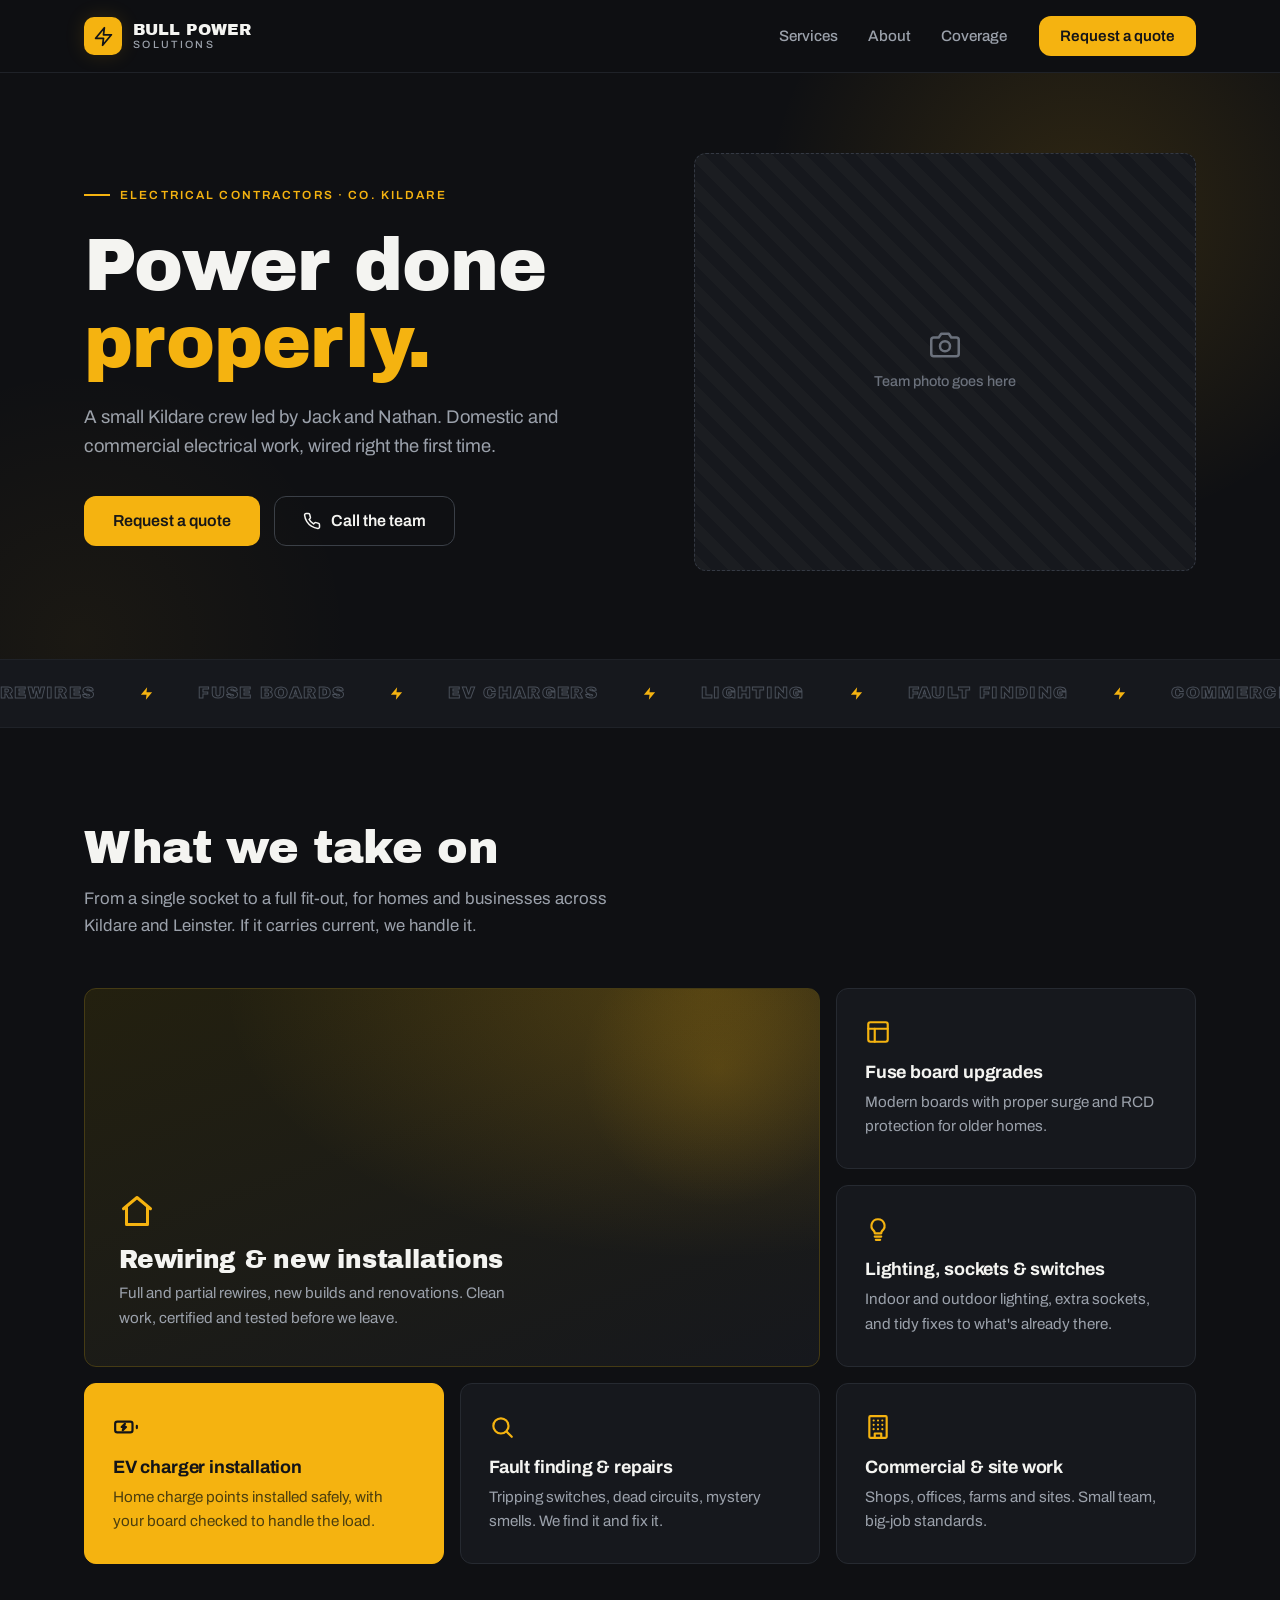
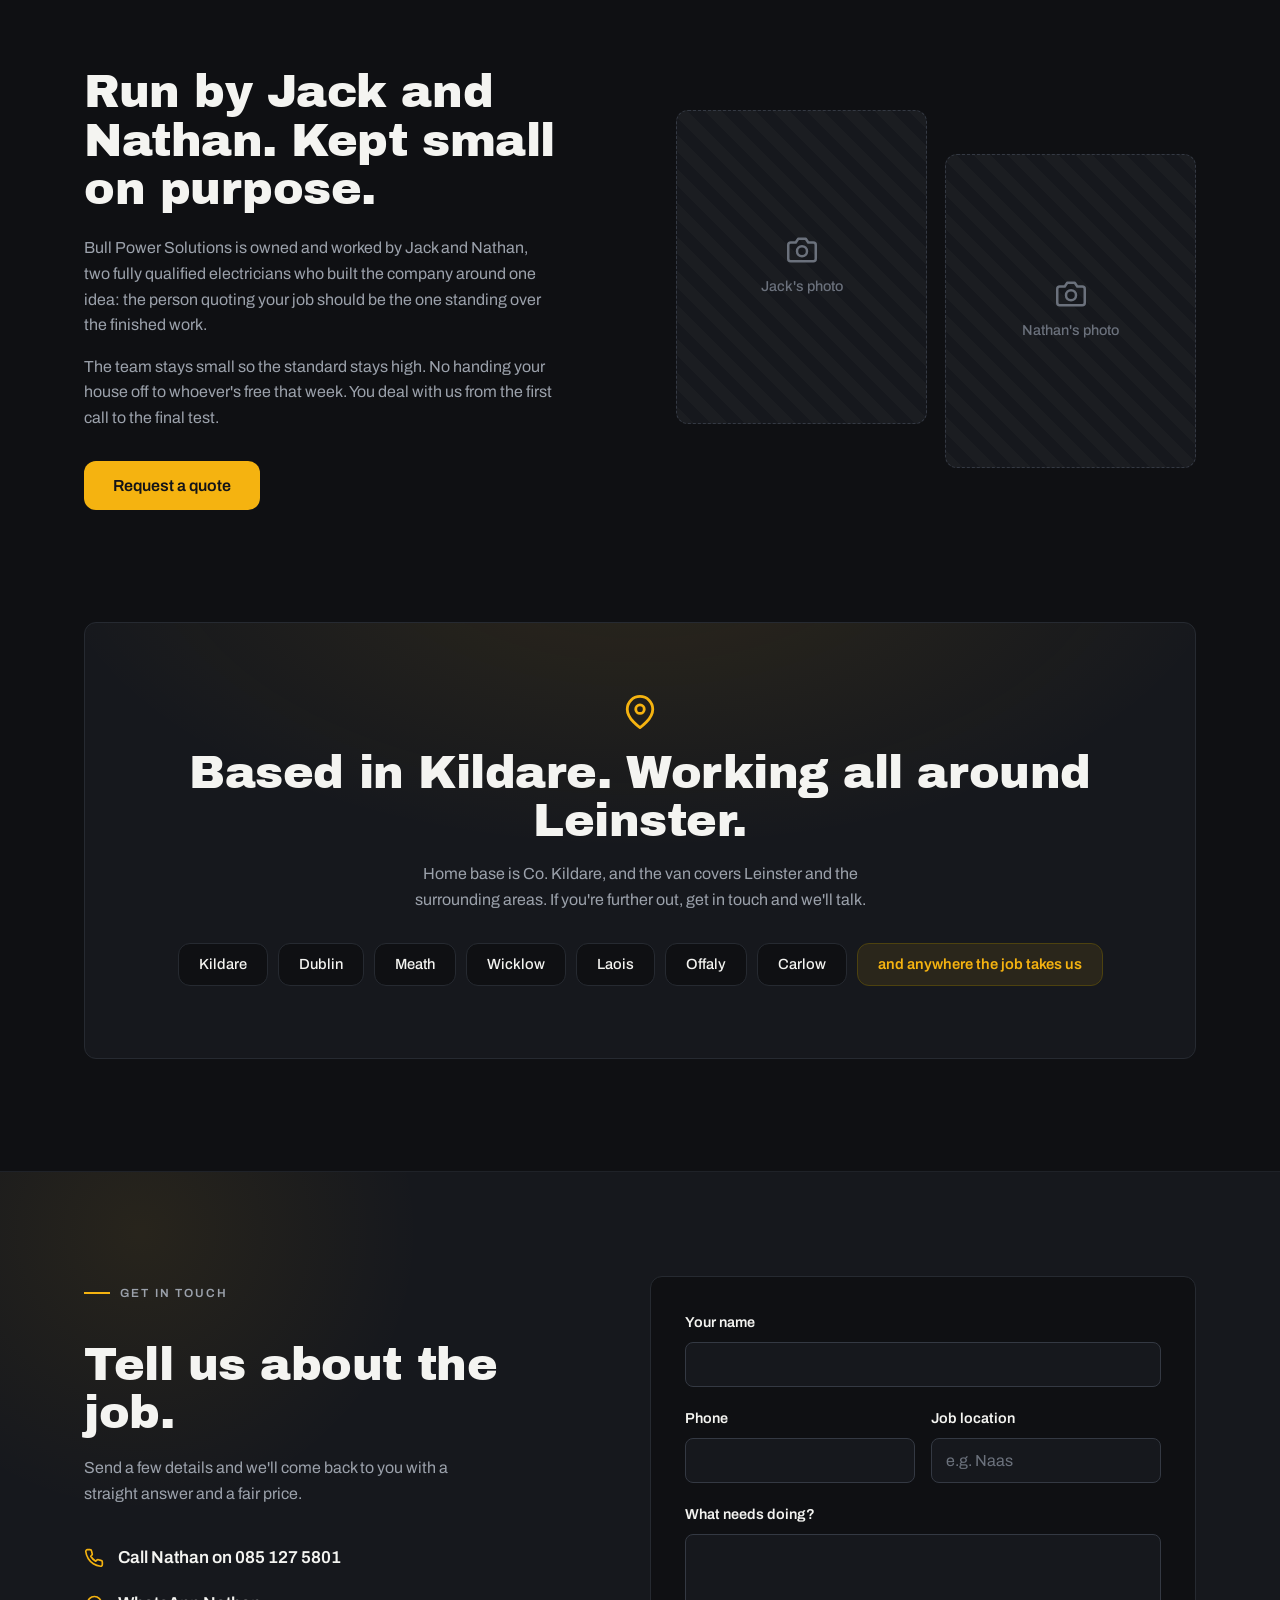
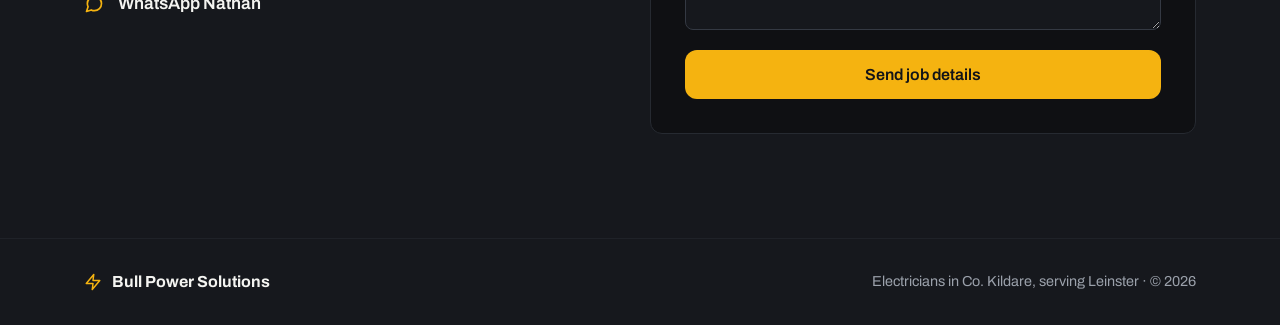
==== index.html @ 587aee28 "Local SEO: Electrician JSON-LD, local-keyword title/meta, canonical, robots.txt, sitemap.xml Co-Auth" ====
<!DOCTYPE html>
<html lang="en-IE">
<head>
  <meta charset="UTF-8">
  <meta name="viewport" content="width=device-width, initial-scale=1.0">
  <title>Electricians in Kildare &amp; Leinster | Bull Power Solutions</title>
  <meta name="description" content="Fully qualified electricians in Co. Kildare serving all of Leinster. Rewiring, fuse boards, EV chargers, lighting, fault finding and commercial work. Call Nathan on 085 127 5801 for a quote.">
  <meta name="theme-color" content="#0f1013">
  <link rel="canonical" href="https://bullpowersolutions.vercel.app/">
  <meta property="og:type" content="website">
  <meta property="og:url" content="https://bullpowersolutions.vercel.app/">
  <meta property="og:site_name" content="Bull Power Solutions">
  <meta property="og:title" content="Electricians in Kildare &amp; Leinster | Bull Power Solutions">
  <meta property="og:description" content="Fully qualified electricians based in Co. Kildare, working across Leinster. Domestic and commercial electrical work, done right the first time.">
  <meta name="twitter:card" content="summary">
  <link rel="icon" href="data:image/svg+xml,%3Csvg xmlns='http://www.w3.org/2000/svg' viewBox='0 0 24 24'%3E%3Crect width='24' height='24' rx='5' fill='%23f5b310'/%3E%3Cpolygon points='13.5 4 6 13 11 13 10.5 20 18 11 13 11 13.5 4' fill='%230f1013'/%3E%3C/svg%3E">
  <link rel="preconnect" href="https://fonts.googleapis.com">
  <link rel="preconnect" href="https://fonts.gstatic.com" crossorigin>
  <link href="https://fonts.googleapis.com/css2?family=Archivo:wght@400;500;600;700&family=Archivo+Black&display=swap" rel="stylesheet">
  <link rel="stylesheet" href="styles.css">
  <script type="application/ld+json">
  {
    "@context": "https://schema.org",
    "@type": "Electrician",
    "@id": "https://bullpowersolutions.vercel.app/#business",
    "name": "Bull Power Solutions",
    "url": "https://bullpowersolutions.vercel.app/",
    "telephone": "+353851275801",
    "description": "Fully qualified electricians based in Co. Kildare, working across Leinster and surrounding areas. Domestic and commercial electrical work: rewiring, fuse board upgrades, EV charger installation, lighting, fault finding and site work.",
    "address": {
      "@type": "PostalAddress",
      "addressRegion": "County Kildare",
      "addressCountry": "IE"
    },
    "areaServed": [
      { "@type": "AdministrativeArea", "name": "County Kildare" },
      { "@type": "AdministrativeArea", "name": "County Dublin" },
      { "@type": "AdministrativeArea", "name": "County Meath" },
      { "@type": "AdministrativeArea", "name": "County Wicklow" },
      { "@type": "AdministrativeArea", "name": "County Laois" },
      { "@type": "AdministrativeArea", "name": "County Offaly" },
      { "@type": "AdministrativeArea", "name": "County Carlow" }
    ],
    "founder": [
      { "@type": "Person", "name": "Jack" },
      { "@type": "Person", "name": "Nathan" }
    ],
    "hasOfferCatalog": {
      "@type": "OfferCatalog",
      "name": "Electrical services",
      "itemListElement": [
        { "@type": "Offer", "itemOffered": { "@type": "Service", "name": "Rewiring and new installations" } },
        { "@type": "Offer", "itemOffered": { "@type": "Service", "name": "Fuse board upgrades" } },
        { "@type": "Offer", "itemOffered": { "@type": "Service", "name": "Lighting, sockets and switches" } },
        { "@type": "Offer", "itemOffered": { "@type": "Service", "name": "EV charger installation" } },
        { "@type": "Offer", "itemOffered": { "@type": "Service", "name": "Fault finding and repairs" } },
        { "@type": "Offer", "itemOffered": { "@type": "Service", "name": "Commercial and site electrical work" } }
      ]
    }
  }
  </script>
</head>
<body>

  <!-- ============ NAV ============ -->
  <header class="nav" id="top">
    <div class="nav-inner">
      <a href="#top" class="brand" aria-label="Bull Power Solutions, back to top">
        <span class="brand-mark" aria-hidden="true">
          <svg viewBox="0 0 24 24" fill="none" stroke="currentColor" stroke-width="2" stroke-linecap="round" stroke-linejoin="round"><polygon points="13 2 3 14 12 14 11 22 21 10 12 10 13 2"/></svg>
        </span>
        <span class="brand-name">Bull Power<span class="brand-sub">Solutions</span></span>
      </a>
      <nav class="nav-links" aria-label="Main navigation">
        <a href="#services">Services</a>
        <a href="#about">About</a>
        <a href="#coverage">Coverage</a>
      </nav>
      <a href="#contact" class="btn btn-volt nav-cta">Request a quote</a>
      <button class="nav-burger" aria-label="Open menu" aria-expanded="false">
        <span></span><span></span>
      </button>
    </div>
    <nav class="nav-mobile" aria-label="Mobile navigation">
      <a href="#services">Services</a>
      <a href="#about">About</a>
      <a href="#coverage">Coverage</a>
      <a href="#contact" class="btn btn-volt">Request a quote</a>
    </nav>
  </header>

  <!-- ============ HERO ============ -->
  <section class="hero">
    <div class="wrap hero-grid">
      <div class="hero-copy reveal">
        <p class="eyebrow">Electrical contractors · Co. Kildare</p>
        <h1>Power done <span class="hl">properly.</span></h1>
        <p class="hero-sub">A small Kildare crew led by Jack and Nathan. Domestic and commercial electrical work, wired right the first time.</p>
        <div class="hero-ctas">
          <a href="#contact" class="btn btn-volt">Request a quote</a>
          <a href="tel:+353851275801" class="btn btn-ghost">
            <svg viewBox="0 0 24 24" fill="none" stroke="currentColor" stroke-width="2" stroke-linecap="round" stroke-linejoin="round"><path d="M22 16.92v3a2 2 0 0 1-2.18 2 19.79 19.79 0 0 1-8.63-3.07 19.5 19.5 0 0 1-6-6 19.79 19.79 0 0 1-3.07-8.67A2 2 0 0 1 4.11 2h3a2 2 0 0 1 2 1.72c.127.96.361 1.903.7 2.81a2 2 0 0 1-.45 2.11L8.09 9.91a16 16 0 0 0 6 6l1.27-1.27a2 2 0 0 1 2.11-.45c.907.339 1.85.573 2.81.7A2 2 0 0 1 22 16.92z"/></svg>
            Call the team
          </a>
        </div>
      </div>
      <div class="hero-media reveal delay-1">
        <!-- TODO: hero photo, ~1200x1000. Best: Jack & Nathan or the van on site -->
        <div class="photo-slot photo-slot-hero">
          <svg viewBox="0 0 24 24" fill="none" stroke="currentColor" stroke-width="2" stroke-linecap="round" stroke-linejoin="round"><path d="M23 19a2 2 0 0 1-2 2H3a2 2 0 0 1-2-2V8a2 2 0 0 1 2-2h4l2-3h6l2 3h4a2 2 0 0 1 2 2z"/><circle cx="12" cy="13" r="4"/></svg>
          <span>Team photo goes here</span>
        </div>
      </div>
    </div>
  </section>

  <!-- ============ MARQUEE ============ -->
  <div class="marquee" aria-hidden="true">
    <div class="marquee-track">
      <span>Rewires</span>
      <svg viewBox="0 0 24 24" fill="currentColor"><polygon points="13 2 3 14 12 14 11 22 21 10 12 10 13 2"/></svg>
      <span>Fuse boards</span>
      <svg viewBox="0 0 24 24" fill="currentColor"><polygon points="13 2 3 14 12 14 11 22 21 10 12 10 13 2"/></svg>
      <span>EV chargers</span>
      <svg viewBox="0 0 24 24" fill="currentColor"><polygon points="13 2 3 14 12 14 11 22 21 10 12 10 13 2"/></svg>
      <span>Lighting</span>
      <svg viewBox="0 0 24 24" fill="currentColor"><polygon points="13 2 3 14 12 14 11 22 21 10 12 10 13 2"/></svg>
      <span>Fault finding</span>
      <svg viewBox="0 0 24 24" fill="currentColor"><polygon points="13 2 3 14 12 14 11 22 21 10 12 10 13 2"/></svg>
      <span>Commercial</span>
      <svg viewBox="0 0 24 24" fill="currentColor"><polygon points="13 2 3 14 12 14 11 22 21 10 12 10 13 2"/></svg>
      <span>Rewires</span>
      <svg viewBox="0 0 24 24" fill="currentColor"><polygon points="13 2 3 14 12 14 11 22 21 10 12 10 13 2"/></svg>
      <span>Fuse boards</span>
      <svg viewBox="0 0 24 24" fill="currentColor"><polygon points="13 2 3 14 12 14 11 22 21 10 12 10 13 2"/></svg>
      <span>EV chargers</span>
      <svg viewBox="0 0 24 24" fill="currentColor"><polygon points="13 2 3 14 12 14 11 22 21 10 12 10 13 2"/></svg>
      <span>Lighting</span>
      <svg viewBox="0 0 24 24" fill="currentColor"><polygon points="13 2 3 14 12 14 11 22 21 10 12 10 13 2"/></svg>
      <span>Fault finding</span>
      <svg viewBox="0 0 24 24" fill="currentColor"><polygon points="13 2 3 14 12 14 11 22 21 10 12 10 13 2"/></svg>
      <span>Commercial</span>
      <svg viewBox="0 0 24 24" fill="currentColor"><polygon points="13 2 3 14 12 14 11 22 21 10 12 10 13 2"/></svg>
    </div>
  </div>

  <!-- ============ SERVICES ============ -->
  <section class="services" id="services">
    <div class="wrap">
      <div class="section-head reveal">
        <h2>What we take on</h2>
        <p>From a single socket to a full fit-out, for homes and businesses across Kildare and Leinster. If it carries current, we handle it.</p>
      </div>
      <div class="service-grid">
        <article class="service-card card-volt reveal">
          <svg viewBox="0 0 24 24" fill="none" stroke="currentColor" stroke-width="2" stroke-linecap="round" stroke-linejoin="round"><path d="M3 10.5 12 3l9 7.5"/><path d="M5 9.5V21h14V9.5"/></svg>
          <h3>Rewiring &amp; new installations</h3>
          <p>Full and partial rewires, new builds and renovations. Clean work, certified and tested before we leave.</p>
        </article>
        <article class="service-card reveal delay-1">
          <svg viewBox="0 0 24 24" fill="none" stroke="currentColor" stroke-width="2" stroke-linecap="round" stroke-linejoin="round"><rect x="3" y="3" width="18" height="18" rx="2"/><path d="M3 9h18"/><path d="M9 21V9"/></svg>
          <h3>Fuse board upgrades</h3>
          <p>Modern boards with proper surge and RCD protection for older homes.</p>
        </article>
        <article class="service-card reveal delay-2">
          <svg viewBox="0 0 24 24" fill="none" stroke="currentColor" stroke-width="2" stroke-linecap="round" stroke-linejoin="round"><path d="M12 3a6 6 0 0 0-4 10.5c.6.6 1 1.4 1 2.5h6c0-1.1.4-1.9 1-2.5A6 6 0 0 0 12 3z"/><path d="M9 19h6"/><path d="M10 22h4"/></svg>
          <h3>Lighting, sockets &amp; switches</h3>
          <p>Indoor and outdoor lighting, extra sockets, and tidy fixes to what's already there.</p>
        </article>
        <article class="service-card card-coal reveal delay-1">
          <svg viewBox="0 0 24 24" fill="none" stroke="currentColor" stroke-width="2" stroke-linecap="round" stroke-linejoin="round"><rect x="2" y="7" width="16" height="10" rx="2"/><path d="M22 11v2"/><polygon points="11 9 8 12 10 12 9 15 12 12 10 12 11 9"/></svg>
          <h3>EV charger installation</h3>
          <p>Home charge points installed safely, with your board checked to handle the load.</p>
        </article>
        <article class="service-card reveal delay-2">
          <svg viewBox="0 0 24 24" fill="none" stroke="currentColor" stroke-width="2" stroke-linecap="round" stroke-linejoin="round"><circle cx="11" cy="11" r="7"/><path d="m21 21-4.5-4.5"/></svg>
          <h3>Fault finding &amp; repairs</h3>
          <p>Tripping switches, dead circuits, mystery smells. We find it and fix it.</p>
        </article>
        <article class="service-card reveal delay-3">
          <svg viewBox="0 0 24 24" fill="none" stroke="currentColor" stroke-width="2" stroke-linecap="round" stroke-linejoin="round"><rect x="4" y="2" width="16" height="20" rx="1"/><path d="M9 22v-4h6v4"/><path d="M8 6h.01M16 6h.01M8 10h.01M16 10h.01M8 14h.01M16 14h.01M12 6h.01M12 10h.01M12 14h.01"/></svg>
          <h3>Commercial &amp; site work</h3>
          <p>Shops, offices, farms and sites. Small team, big-job standards.</p>
        </article>
      </div>
    </div>
  </section>

  <!-- ============ ABOUT ============ -->
  <section class="about" id="about">
    <div class="wrap about-grid">
      <div class="about-copy reveal">
        <h2>Run by Jack and Nathan. Kept small on purpose.</h2>
        <p>Bull Power Solutions is owned and worked by Jack and Nathan, two fully qualified electricians who built the company around one idea: the person quoting your job should be the one standing over the finished work.</p>
        <p>The team stays small so the standard stays high. No handing your house off to whoever's free that week. You deal with us from the first call to the final test.</p>
        <a href="#contact" class="btn btn-volt">Request a quote</a>
      </div>
      <div class="about-media">
        <!-- TODO: photo of Jack, ~800x1000 portrait -->
        <div class="photo-slot photo-slot-portrait reveal delay-1">
          <svg viewBox="0 0 24 24" fill="none" stroke="currentColor" stroke-width="2" stroke-linecap="round" stroke-linejoin="round"><path d="M23 19a2 2 0 0 1-2 2H3a2 2 0 0 1-2-2V8a2 2 0 0 1 2-2h4l2-3h6l2 3h4a2 2 0 0 1 2 2z"/><circle cx="12" cy="13" r="4"/></svg>
          <span>Jack's photo</span>
        </div>
        <!-- TODO: photo of Nathan, ~800x1000 portrait -->
        <div class="photo-slot photo-slot-portrait offset reveal delay-2">
          <svg viewBox="0 0 24 24" fill="none" stroke="currentColor" stroke-width="2" stroke-linecap="round" stroke-linejoin="round"><path d="M23 19a2 2 0 0 1-2 2H3a2 2 0 0 1-2-2V8a2 2 0 0 1 2-2h4l2-3h6l2 3h4a2 2 0 0 1 2 2z"/><circle cx="12" cy="13" r="4"/></svg>
          <span>Nathan's photo</span>
        </div>
      </div>
    </div>
  </section>

  <!-- ============ COVERAGE ============ -->
  <section class="coverage" id="coverage">
    <div class="wrap">
      <div class="coverage-inner reveal">
        <svg class="coverage-pin" viewBox="0 0 24 24" fill="none" stroke="currentColor" stroke-width="2" stroke-linecap="round" stroke-linejoin="round"><path d="M21 10c0 7-9 13-9 13s-9-6-9-13a9 9 0 0 1 18 0z"/><circle cx="12" cy="10" r="3"/></svg>
        <h2>Based in Kildare. Working all around Leinster.</h2>
        <p>Home base is Co. Kildare, and the van covers Leinster and the surrounding areas. If you're further out, get in touch and we'll talk.</p>
        <ul class="area-list" aria-label="Areas we cover">
          <li>Kildare</li>
          <li>Dublin</li>
          <li>Meath</li>
          <li>Wicklow</li>
          <li>Laois</li>
          <li>Offaly</li>
          <li>Carlow</li>
          <li>and anywhere the job takes us</li>
        </ul>
      </div>
    </div>
  </section>

  <!-- ============ CONTACT ============ -->
  <section class="contact" id="contact">
    <div class="wrap contact-grid">
      <div class="contact-copy reveal">
        <p class="eyebrow eyebrow-dark">Get in touch</p>
        <h2>Tell us about the job.</h2>
        <p>Send a few details and we'll come back to you with a straight answer and a fair price.</p>
        <div class="contact-details">
          <a href="tel:+353851275801" class="contact-line">
            <svg viewBox="0 0 24 24" fill="none" stroke="currentColor" stroke-width="2" stroke-linecap="round" stroke-linejoin="round"><path d="M22 16.92v3a2 2 0 0 1-2.18 2 19.79 19.79 0 0 1-8.63-3.07 19.5 19.5 0 0 1-6-6 19.79 19.79 0 0 1-3.07-8.67A2 2 0 0 1 4.11 2h3a2 2 0 0 1 2 1.72c.127.96.361 1.903.7 2.81a2 2 0 0 1-.45 2.11L8.09 9.91a16 16 0 0 0 6 6l1.27-1.27a2 2 0 0 1 2.11-.45c.907.339 1.85.573 2.81.7A2 2 0 0 1 22 16.92z"/></svg>
            Call Nathan on 085 127 5801
          </a>
          <a href="https://wa.me/353851275801" target="_blank" rel="noopener" class="contact-line">
            <svg viewBox="0 0 24 24" fill="none" stroke="currentColor" stroke-width="2" stroke-linecap="round" stroke-linejoin="round"><path d="M21 11.5a8.38 8.38 0 0 1-8.5 8.5 8.38 8.38 0 0 1-3.8-.9L3 21l1.9-5.7a8.38 8.38 0 0 1-.9-3.8 8.5 8.5 0 1 1 17 0z"/></svg>
            WhatsApp Nathan
          </a>
          <!-- TODO: add email contact-line here once the business email exists -->
        </div>
      </div>
      <form class="contact-form reveal delay-1" id="quote-form" novalidate>
        <div class="field">
          <label for="f-name">Your name</label>
          <input type="text" id="f-name" name="name" autocomplete="name" required>
          <p class="field-error" hidden>Please add your name.</p>
        </div>
        <div class="field-row">
          <div class="field">
            <label for="f-phone">Phone</label>
            <input type="tel" id="f-phone" name="phone" autocomplete="tel" required>
            <p class="field-error" hidden>Please add a phone number.</p>
          </div>
          <div class="field">
            <label for="f-location">Job location</label>
            <input type="text" id="f-location" name="location" placeholder="e.g. Naas">
          </div>
        </div>
        <div class="field">
          <label for="f-details">What needs doing?</label>
          <textarea id="f-details" name="details" rows="4" required></textarea>
          <p class="field-error" hidden>Tell us a little about the job.</p>
        </div>
        <button type="submit" class="btn btn-volt btn-block">Send job details</button>
        <p class="form-note" id="form-note" hidden></p>
      </form>
    </div>
    <footer class="footer">
      <div class="wrap footer-inner">
        <span class="brand-mini">
          <svg viewBox="0 0 24 24" fill="none" stroke="currentColor" stroke-width="2" stroke-linecap="round" stroke-linejoin="round"><polygon points="13 2 3 14 12 14 11 22 21 10 12 10 13 2"/></svg>
          Bull Power Solutions
        </span>
        <span class="footer-meta">Electricians in Co. Kildare, serving Leinster · © 2026</span>
      </div>
    </footer>
  </section>

  <script src="script.js"></script>
</body>
</html>
---- styles.css ----
/* ============ Bull Power Solutions ============ */

:root {
  --bg: #0f1013;
  --surface: #16181d;
  --surface-2: #1c1f25;
  --line: #262a31;
  --line-soft: #1f2228;
  --text: #f4f4f1;
  --muted: #9ba1ab;
  --volt: #f5b310;
  --volt-dim: #8a6600;
  --volt-glow: rgba(245, 179, 16, 0.14);
  --ink: #131418;
  --radius: 12px;
}

* { margin: 0; padding: 0; box-sizing: border-box; }

html { scroll-behavior: smooth; scroll-padding-top: 84px; }

body {
  font-family: "Archivo", system-ui, sans-serif;
  background: var(--bg);
  color: var(--text);
  line-height: 1.6;
  -webkit-font-smoothing: antialiased;
}

::selection { background: var(--volt); color: var(--ink); }

.wrap { max-width: 1160px; margin: 0 auto; padding: 0 24px; }

h1, h2, h3 { line-height: 1.05; letter-spacing: -0.01em; }
h1, h2 { font-family: "Archivo Black", "Archivo", sans-serif; font-weight: 400; }

svg { display: block; }

a:focus-visible, button:focus-visible, input:focus-visible, textarea:focus-visible {
  outline: 2px solid var(--volt);
  outline-offset: 2px;
}

/* ============ Buttons ============ */

.btn {
  display: inline-flex;
  align-items: center;
  gap: 10px;
  padding: 15px 28px;
  border-radius: var(--radius);
  border: 1px solid transparent;
  font: 600 1rem "Archivo", sans-serif;
  text-decoration: none;
  cursor: pointer;
  white-space: nowrap;
  transition: transform 0.15s ease, background 0.2s ease, border-color 0.2s ease, box-shadow 0.2s ease;
}

.btn:active { transform: translateY(1px) scale(0.98); }
.btn svg { width: 18px; height: 18px; }

.btn-volt { background: var(--volt); color: var(--ink); }
.btn-volt:hover {
  background: #ffc21e;
  box-shadow: 0 6px 24px var(--volt-glow);
  transform: translateY(-1px);
}

.btn-ghost { border-color: #3a3f47; color: var(--text); background: transparent; }
.btn-ghost:hover { border-color: var(--volt); color: var(--volt); }

.btn-block { width: 100%; justify-content: center; }

/* ============ Nav ============ */

.nav {
  position: sticky;
  top: 0;
  z-index: 40;
  background: rgba(15, 16, 19, 0.82);
  backdrop-filter: blur(12px);
  -webkit-backdrop-filter: blur(12px);
  border-bottom: 1px solid var(--line-soft);
}

.nav-inner {
  max-width: 1160px;
  margin: 0 auto;
  padding: 0 24px;
  height: 72px;
  display: flex;
  align-items: center;
  gap: 32px;
}

.brand {
  display: flex;
  align-items: center;
  gap: 11px;
  text-decoration: none;
  color: var(--text);
  margin-right: auto;
}

.brand-mark {
  width: 38px;
  height: 38px;
  border-radius: 10px;
  background: var(--volt);
  color: var(--ink);
  display: grid;
  place-items: center;
  box-shadow: 0 0 20px var(--volt-glow);
}
.brand-mark svg { width: 21px; height: 21px; }

.brand-name {
  font-family: "Archivo Black", "Archivo", sans-serif;
  font-size: 1rem;
  letter-spacing: 0.01em;
  text-transform: uppercase;
  display: flex;
  flex-direction: column;
  line-height: 1.05;
}
.brand-sub {
  font-family: "Archivo", sans-serif;
  font-weight: 500;
  font-size: 0.66rem;
  letter-spacing: 0.22em;
  color: var(--muted);
}

.nav-links { display: flex; gap: 30px; }
.nav-links a {
  position: relative;
  color: var(--muted);
  text-decoration: none;
  font-weight: 500;
  font-size: 0.95rem;
  padding: 4px 0;
  transition: color 0.2s ease;
}
.nav-links a::after {
  content: "";
  position: absolute;
  left: 0;
  bottom: -2px;
  width: 100%;
  height: 2px;
  background: var(--volt);
  transform: scaleX(0);
  transform-origin: left;
  transition: transform 0.25s cubic-bezier(0.16, 1, 0.3, 1);
}
.nav-links a:hover { color: var(--text); }
.nav-links a:hover::after { transform: scaleX(1); }

.nav-cta { padding: 11px 20px; font-size: 0.95rem; }

.nav-burger {
  display: none;
  flex-direction: column;
  gap: 6px;
  background: none;
  border: none;
  padding: 8px;
  cursor: pointer;
}
.nav-burger span {
  width: 24px;
  height: 2px;
  background: var(--text);
  transition: transform 0.2s ease;
}
.nav-burger[aria-expanded="true"] span:first-child { transform: translateY(4px) rotate(45deg); }
.nav-burger[aria-expanded="true"] span:last-child { transform: translateY(-4px) rotate(-45deg); }

.nav-mobile {
  display: none;
  flex-direction: column;
  gap: 4px;
  padding: 12px 24px 20px;
  border-top: 1px solid var(--line-soft);
  background: rgba(15, 16, 19, 0.97);
}
.nav-mobile.open { display: flex; }
.nav-mobile a {
  padding: 10px 0;
  color: var(--text);
  text-decoration: none;
  font-weight: 600;
}
.nav-mobile .btn { justify-content: center; margin-top: 8px; }

/* ============ Hero ============ */

.hero {
  position: relative;
  padding: 80px 0 88px;
  overflow: hidden;
}

.hero::before {
  content: "";
  position: absolute;
  top: -220px;
  right: -160px;
  width: 720px;
  height: 720px;
  background: radial-gradient(circle, var(--volt-glow), transparent 62%);
  pointer-events: none;
}

.hero::after {
  content: "";
  position: absolute;
  bottom: -300px;
  left: -240px;
  width: 640px;
  height: 640px;
  background: radial-gradient(circle, rgba(245, 179, 16, 0.05), transparent 60%);
  pointer-events: none;
}

.hero-grid {
  position: relative;
  display: grid;
  grid-template-columns: 1.05fr 0.95fr;
  gap: 56px;
  align-items: center;
}

.eyebrow {
  display: inline-flex;
  align-items: center;
  gap: 10px;
  font-size: 0.74rem;
  font-weight: 600;
  text-transform: uppercase;
  letter-spacing: 0.18em;
  color: var(--volt);
  margin-bottom: 22px;
}
.eyebrow::before {
  content: "";
  width: 26px;
  height: 2px;
  background: var(--volt);
}

.hero h1 {
  font-size: clamp(2.8rem, 5.8vw, 4.6rem);
  margin-bottom: 22px;
}
.hero h1 .hl { color: var(--volt); }

.hero-sub {
  font-size: 1.15rem;
  color: var(--muted);
  max-width: 46ch;
  margin-bottom: 34px;
}

.hero-ctas { display: flex; gap: 14px; flex-wrap: wrap; }

/* ============ Photo slots (until real photos arrive) ============ */

.photo-slot {
  border: 1.5px dashed #343943;
  border-radius: var(--radius);
  background:
    repeating-linear-gradient(45deg, rgba(255, 255, 255, 0.018) 0 12px, transparent 12px 24px),
    var(--surface);
  display: flex;
  flex-direction: column;
  align-items: center;
  justify-content: center;
  gap: 10px;
  color: #6b717c;
  font-size: 0.9rem;
  font-weight: 500;
}
.photo-slot svg { width: 30px; height: 30px; }

.photo-slot-hero { aspect-ratio: 6 / 5; }
.photo-slot-portrait { aspect-ratio: 4 / 5; }

/* ============ Marquee ============ */

.marquee {
  border-block: 1px solid var(--line-soft);
  padding: 20px 0;
  overflow: hidden;
  background: var(--surface);
}

.marquee-track {
  display: flex;
  align-items: center;
  gap: 44px;
  width: max-content;
}

.marquee-track > span {
  font-family: "Archivo Black", "Archivo", sans-serif;
  font-size: 1.05rem;
  text-transform: uppercase;
  letter-spacing: 0.08em;
  color: transparent;
  -webkit-text-stroke: 1px #4a505a;
  white-space: nowrap;
}

.marquee-track > svg {
  width: 15px;
  height: 15px;
  color: var(--volt);
  flex-shrink: 0;
}

@media (prefers-reduced-motion: no-preference) {
  .marquee-track { animation: marquee 30s linear infinite; }
  @keyframes marquee {
    to { transform: translateX(-50%); }
  }
}

/* ============ Sections shared ============ */

.section-head { max-width: 62ch; margin-bottom: 48px; }
.section-head h2 { font-size: clamp(2rem, 3.6vw, 2.9rem); margin-bottom: 14px; }
.section-head p { color: var(--muted); font-size: 1.05rem; }

/* ============ Services ============ */

.services { padding: 96px 0 104px; }

.service-grid {
  display: grid;
  grid-template-columns: repeat(3, 1fr);
  gap: 16px;
}

.service-card {
  position: relative;
  background: var(--surface);
  border: 1px solid var(--line);
  border-radius: var(--radius);
  padding: 30px 28px;
  transition: transform 0.25s cubic-bezier(0.16, 1, 0.3, 1), border-color 0.25s ease, box-shadow 0.25s ease;
}
.service-card:hover {
  transform: translateY(-4px);
  border-color: #3d4350;
  box-shadow: 0 16px 40px rgba(0, 0, 0, 0.4);
}

.service-card svg {
  width: 26px;
  height: 26px;
  margin-bottom: 18px;
  color: var(--volt);
}
.service-card h3 { font-size: 1.12rem; font-weight: 700; margin-bottom: 8px; }
.service-card p { color: var(--muted); font-size: 0.95rem; }

.service-card.card-volt {
  grid-column: span 2;
  grid-row: span 2;
  padding: 36px 34px;
  background:
    radial-gradient(120% 130% at 85% 0%, rgba(245, 179, 16, 0.22), transparent 55%),
    linear-gradient(160deg, #23200f, var(--surface));
  border-color: #453b14;
  display: flex;
  flex-direction: column;
  justify-content: flex-end;
  overflow: hidden;
}
.card-volt::before {
  content: "";
  position: absolute;
  top: -70px;
  right: -50px;
  width: 300px;
  height: 300px;
  background: radial-gradient(circle, var(--volt-glow), transparent 65%);
  pointer-events: none;
}
.card-volt:hover { border-color: #665617; box-shadow: 0 16px 48px rgba(245, 179, 16, 0.08); }
.card-volt svg { width: 36px; height: 36px; }
.card-volt h3 { font-family: "Archivo Black", "Archivo", sans-serif; font-weight: 400; font-size: 1.55rem; }
.card-volt p { max-width: 44ch; }

.service-card.card-coal {
  background: var(--volt);
  border-color: var(--volt);
}
.card-coal svg { color: var(--ink); }
.card-coal h3 { color: var(--ink); }
.card-coal p { color: #4d3f0e; }
.card-coal:hover { box-shadow: 0 16px 40px var(--volt-glow); border-color: #ffc21e; }

/* ============ About ============ */

.about { padding: 0 0 112px; }

.about-grid {
  display: grid;
  grid-template-columns: 1fr 1fr;
  gap: 72px;
  align-items: center;
}

.about-copy h2 { font-size: clamp(2rem, 3.6vw, 2.9rem); margin-bottom: 22px; }
.about-copy p { color: var(--muted); margin-bottom: 16px; max-width: 52ch; }
.about-copy .btn { margin-top: 14px; }

.about-media {
  display: grid;
  grid-template-columns: 1fr 1fr;
  gap: 18px;
  align-items: start;
}
.photo-slot.offset { margin-top: 44px; }

/* ============ Coverage ============ */

.coverage { padding: 0 0 112px; }

.coverage-inner {
  position: relative;
  background:
    radial-gradient(90% 120% at 50% -20%, rgba(245, 179, 16, 0.10), transparent 60%),
    var(--surface);
  border: 1px solid var(--line);
  border-radius: var(--radius);
  padding: clamp(40px, 6vw, 72px);
  text-align: center;
  overflow: hidden;
}

.coverage-pin {
  width: 34px;
  height: 34px;
  margin: 0 auto 20px;
  color: var(--volt);
}

.coverage h2 { font-size: clamp(2rem, 3.6vw, 2.9rem); margin-bottom: 16px; }
.coverage p { color: var(--muted); max-width: 52ch; margin: 0 auto 30px; }

.area-list {
  list-style: none;
  display: flex;
  flex-wrap: wrap;
  justify-content: center;
  gap: 10px;
}
.area-list li {
  padding: 9px 20px;
  border: 1px solid var(--line);
  border-radius: var(--radius);
  font-size: 0.92rem;
  font-weight: 500;
  color: var(--text);
  background: var(--bg);
  transition: border-color 0.2s ease, color 0.2s ease;
}
.area-list li:hover { border-color: var(--volt-dim); }
.area-list li:last-child {
  background: rgba(245, 179, 16, 0.09);
  border-color: #4d420f;
  color: var(--volt);
  font-weight: 600;
}

/* ============ Contact ============ */

.contact {
  position: relative;
  background: var(--surface);
  border-top: 1px solid var(--line-soft);
  padding: 104px 0 0;
  overflow: hidden;
}
.contact::before {
  content: "";
  position: absolute;
  top: -260px;
  left: -180px;
  width: 640px;
  height: 640px;
  background: radial-gradient(circle, rgba(245, 179, 16, 0.08), transparent 62%);
  pointer-events: none;
}

.contact-grid {
  position: relative;
  display: grid;
  grid-template-columns: 1fr 1.05fr;
  gap: 64px;
  padding-bottom: 104px;
}

.contact-copy h2 { font-size: clamp(2rem, 3.6vw, 2.9rem); margin-bottom: 18px; }
.contact-copy > p { color: var(--muted); max-width: 44ch; margin-bottom: 38px; }

.contact-details { display: flex; flex-direction: column; gap: 18px; }

.contact-line {
  display: inline-flex;
  align-items: center;
  gap: 14px;
  color: var(--text);
  text-decoration: none;
  font-weight: 600;
  font-size: 1.08rem;
  width: fit-content;
  transition: color 0.2s ease;
}
.contact-line:hover { color: var(--volt); }
.contact-line svg { width: 20px; height: 20px; color: var(--volt); }

.contact-form {
  background: var(--bg);
  border: 1px solid var(--line);
  border-radius: var(--radius);
  padding: 34px;
  display: flex;
  flex-direction: column;
  gap: 20px;
}

.field { display: flex; flex-direction: column; gap: 8px; flex: 1; }
.field-row { display: flex; gap: 16px; }

.field label { font-size: 0.9rem; font-weight: 600; color: var(--text); }

.field input,
.field textarea {
  background: var(--surface);
  border: 1px solid #343943;
  border-radius: calc(var(--radius) - 4px);
  padding: 13px 14px;
  color: var(--text);
  font: 400 1rem "Archivo", sans-serif;
  transition: border-color 0.2s ease;
  resize: vertical;
}
.field input::placeholder { color: #6b717c; }
.field input:focus,
.field textarea:focus {
  outline: 2px solid var(--volt);
  outline-offset: 1px;
  border-color: var(--volt);
}

.field.invalid input,
.field.invalid textarea { border-color: #e0704f; }
.field-error { color: #f0937a; font-size: 0.85rem; }

.form-note { font-size: 0.95rem; color: var(--volt); }

/* ============ Footer ============ */

.footer { border-top: 1px solid var(--line-soft); padding: 30px 0; }

.footer-inner {
  display: flex;
  align-items: center;
  justify-content: space-between;
  gap: 16px;
  flex-wrap: wrap;
}

.brand-mini {
  display: inline-flex;
  align-items: center;
  gap: 10px;
  font-weight: 700;
  color: var(--text);
}
.brand-mini svg { width: 18px; height: 18px; color: var(--volt); }

.footer-meta { color: var(--muted); font-size: 0.9rem; }

/* ============ Reveal animation ============ */

@media (prefers-reduced-motion: no-preference) {
  .reveal {
    opacity: 0;
    transform: translateY(24px);
    transition: opacity 0.7s cubic-bezier(0.16, 1, 0.3, 1), transform 0.7s cubic-bezier(0.16, 1, 0.3, 1);
  }
  .reveal.in { opacity: 1; transform: none; }
  .delay-1 { transition-delay: 0.08s; }
  .delay-2 { transition-delay: 0.16s; }
  .delay-3 { transition-delay: 0.24s; }
}

/* ============ Responsive ============ */

@media (max-width: 900px) {
  .hero-grid, .about-grid, .contact-grid { grid-template-columns: 1fr; gap: 40px; }
  .service-grid { grid-template-columns: 1fr 1fr; }
  .service-card.card-volt { grid-row: auto; grid-column: span 2; }
  .service-card.card-coal { grid-column: span 2; }
  .about-media { max-width: 520px; }
}

@media (max-width: 700px) {
  .nav-links, .nav-cta { display: none; }
  .nav-burger { display: flex; }
  .nav-inner { height: 64px; }
  html { scroll-padding-top: 76px; }

  .hero { padding: 52px 0 64px; }
  .services { padding: 64px 0 80px; }
  .about, .coverage { padding-bottom: 80px; }
  .contact { padding-top: 72px; }
  .contact-grid { padding-bottom: 72px; }

  .service-grid { grid-template-columns: 1fr; }
  .service-card.card-volt { grid-column: auto; grid-row: auto; }
  .service-card.card-coal { grid-column: auto; }
  .field-row { flex-direction: column; gap: 20px; }
  .photo-slot.offset { margin-top: 0; }
  .contact-form { padding: 24px 20px; }
}
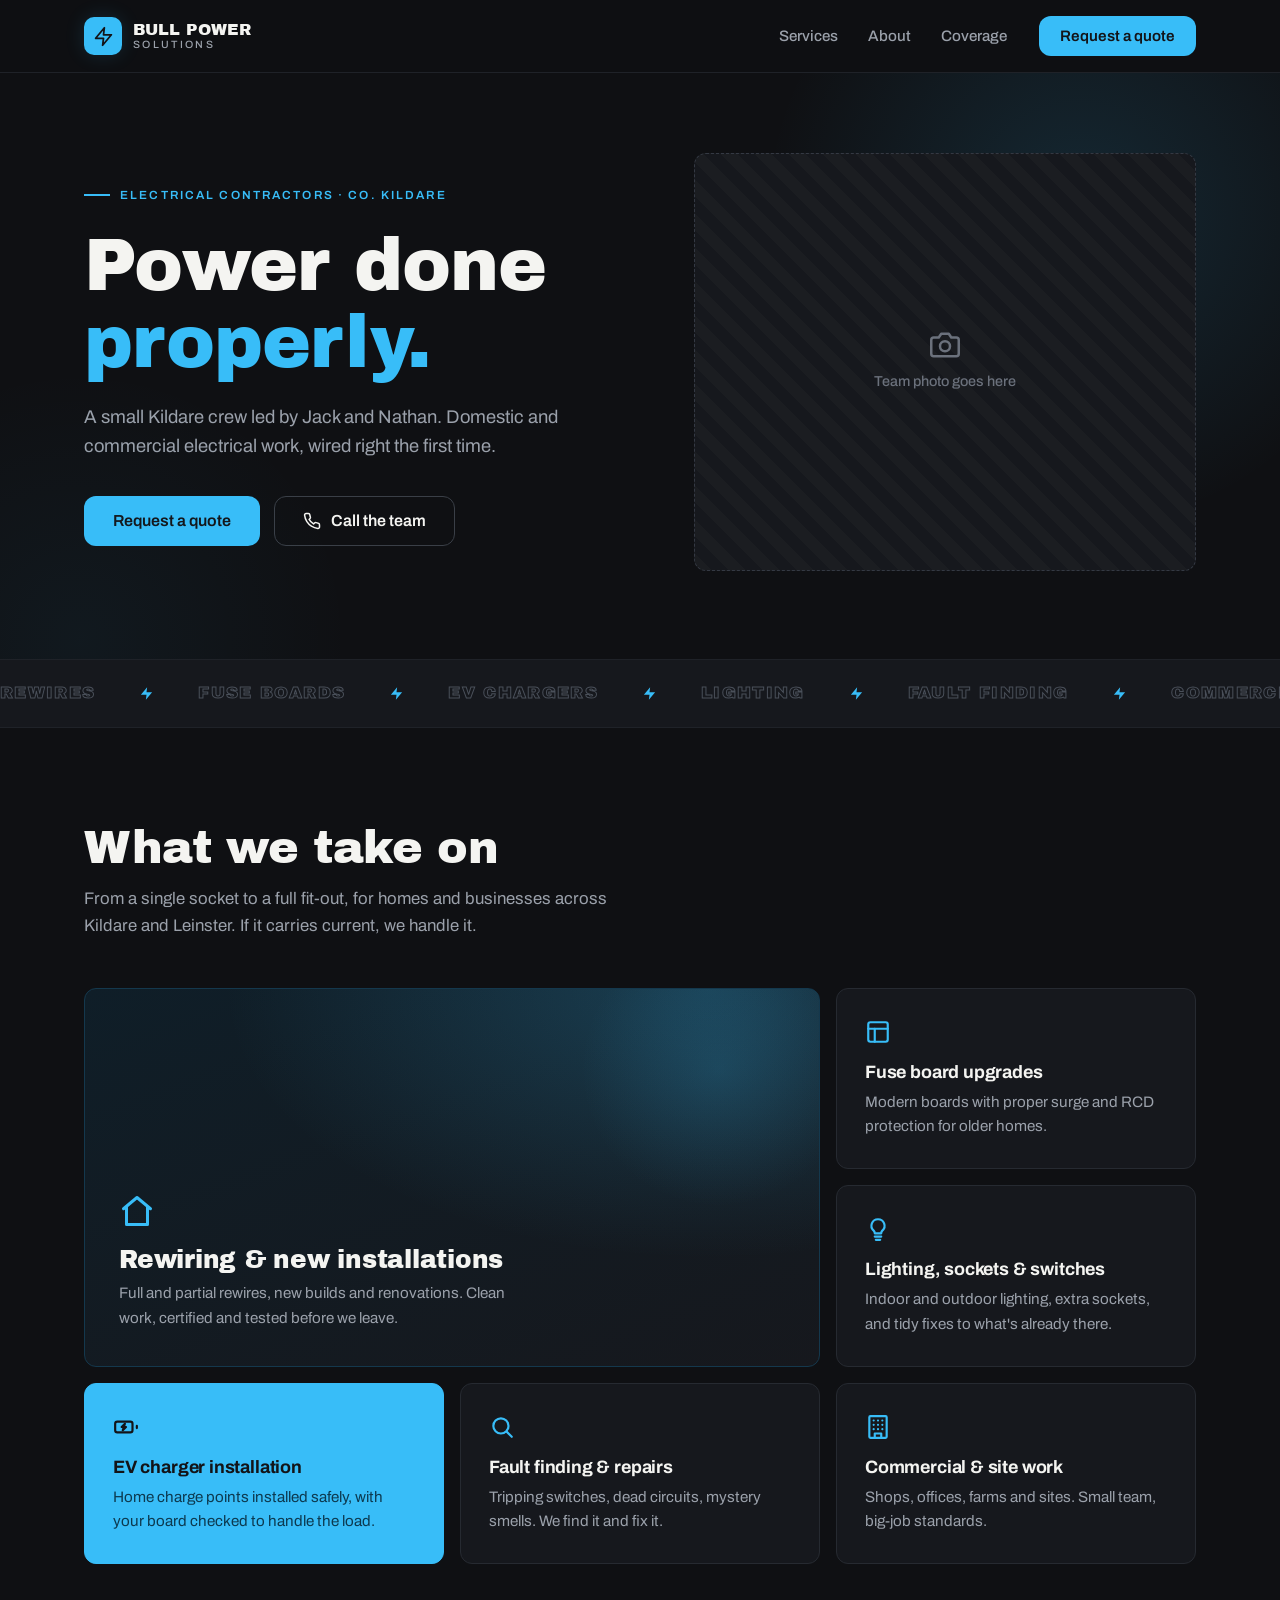
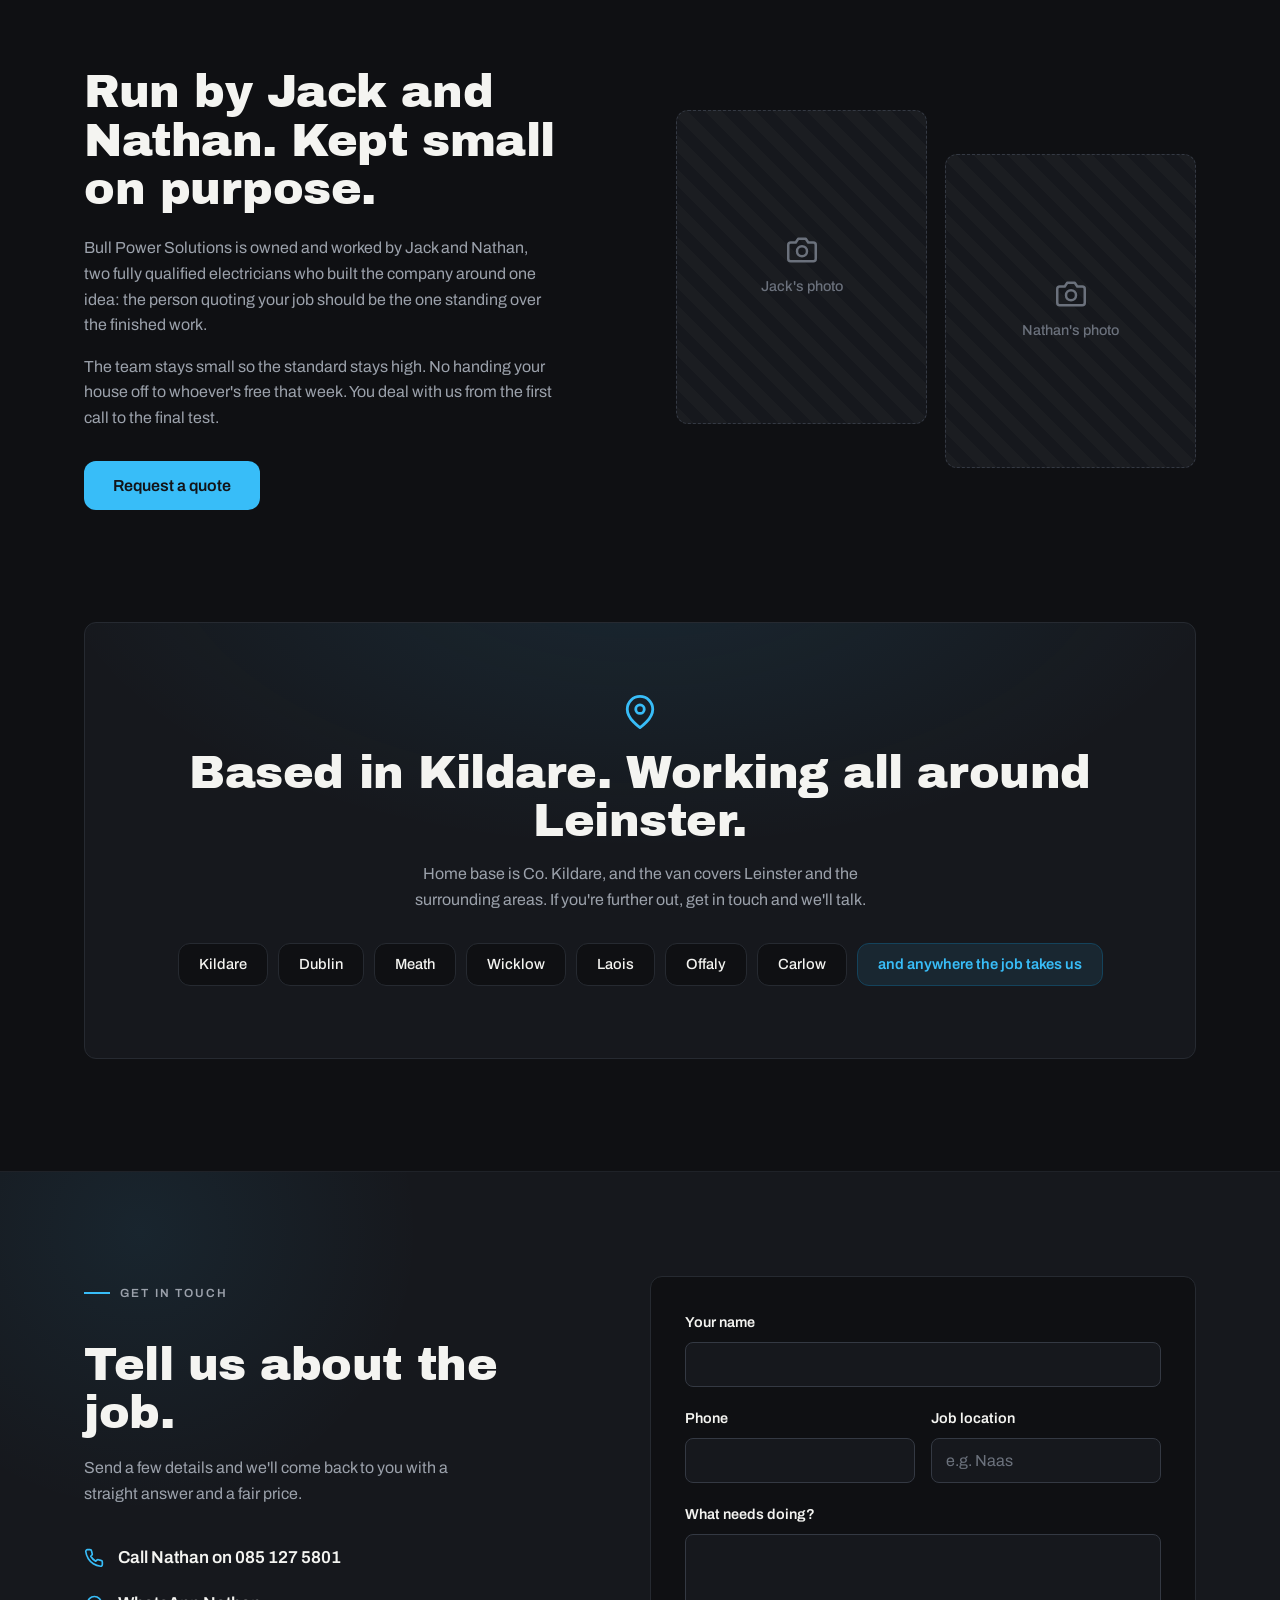
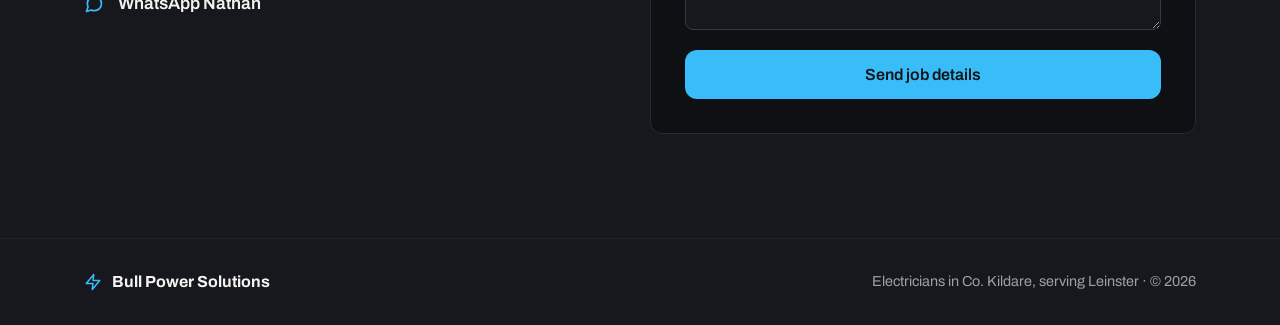
==== commit afcbcb9c: "Recolor: electric blue accent replaces amber Co-Authored-By: Claude Fable 5 <noreply@anthropic.com>" ====
--- a/index.html
+++ b/index.html
@@ -13,7 +13,7 @@
   <meta property="og:title" content="Electricians in Kildare &amp; Leinster | Bull Power Solutions">
   <meta property="og:description" content="Fully qualified electricians based in Co. Kildare, working across Leinster. Domestic and commercial electrical work, done right the first time.">
   <meta name="twitter:card" content="summary">
-  <link rel="icon" href="data:image/svg+xml,%3Csvg xmlns='http://www.w3.org/2000/svg' viewBox='0 0 24 24'%3E%3Crect width='24' height='24' rx='5' fill='%23f5b310'/%3E%3Cpolygon points='13.5 4 6 13 11 13 10.5 20 18 11 13 11 13.5 4' fill='%230f1013'/%3E%3C/svg%3E">
+  <link rel="icon" href="data:image/svg+xml,%3Csvg xmlns='http://www.w3.org/2000/svg' viewBox='0 0 24 24'%3E%3Crect width='24' height='24' rx='5' fill='%2338bdf8'/%3E%3Cpolygon points='13.5 4 6 13 11 13 10.5 20 18 11 13 11 13.5 4' fill='%230f1013'/%3E%3C/svg%3E">
   <link rel="preconnect" href="https://fonts.googleapis.com">
   <link rel="preconnect" href="https://fonts.gstatic.com" crossorigin>
   <link href="https://fonts.googleapis.com/css2?family=Archivo:wght@400;500;600;700&family=Archivo+Black&display=swap" rel="stylesheet">
--- a/styles.css
+++ b/styles.css
@@ -8,9 +8,9 @@
   --line-soft: #1f2228;
   --text: #f4f4f1;
   --muted: #9ba1ab;
-  --volt: #f5b310;
-  --volt-dim: #8a6600;
-  --volt-glow: rgba(245, 179, 16, 0.14);
+  --volt: #38bdf8;
+  --volt-dim: #1e6f9e;
+  --volt-glow: rgba(56, 189, 248, 0.14);
   --ink: #131418;
   --radius: 12px;
 }
@@ -62,7 +62,7 @@
 
 .btn-volt { background: var(--volt); color: var(--ink); }
 .btn-volt:hover {
-  background: #ffc21e;
+  background: #5ecdfc;
   box-shadow: 0 6px 24px var(--volt-glow);
   transform: translateY(-1px);
 }
@@ -220,7 +220,7 @@
   left: -240px;
   width: 640px;
   height: 640px;
-  background: radial-gradient(circle, rgba(245, 179, 16, 0.05), transparent 60%);
+  background: radial-gradient(circle, rgba(56, 189, 248, 0.05), transparent 60%);
   pointer-events: none;
 }
 
@@ -371,9 +371,9 @@
   grid-row: span 2;
   padding: 36px 34px;
   background:
-    radial-gradient(120% 130% at 85% 0%, rgba(245, 179, 16, 0.22), transparent 55%),
-    linear-gradient(160deg, #23200f, var(--surface));
-  border-color: #453b14;
+    radial-gradient(120% 130% at 85% 0%, rgba(56, 189, 248, 0.22), transparent 55%),
+    linear-gradient(160deg, #0f1e28, var(--surface));
+  border-color: #14384d;
   display: flex;
   flex-direction: column;
   justify-content: flex-end;
@@ -389,7 +389,7 @@
   background: radial-gradient(circle, var(--volt-glow), transparent 65%);
   pointer-events: none;
 }
-.card-volt:hover { border-color: #665617; box-shadow: 0 16px 48px rgba(245, 179, 16, 0.08); }
+.card-volt:hover { border-color: #1e567a; box-shadow: 0 16px 48px rgba(56, 189, 248, 0.08); }
 .card-volt svg { width: 36px; height: 36px; }
 .card-volt h3 { font-family: "Archivo Black", "Archivo", sans-serif; font-weight: 400; font-size: 1.55rem; }
 .card-volt p { max-width: 44ch; }
@@ -400,8 +400,8 @@
 }
 .card-coal svg { color: var(--ink); }
 .card-coal h3 { color: var(--ink); }
-.card-coal p { color: #4d3f0e; }
-.card-coal:hover { box-shadow: 0 16px 40px var(--volt-glow); border-color: #ffc21e; }
+.card-coal p { color: #0d3a50; }
+.card-coal:hover { box-shadow: 0 16px 40px var(--volt-glow); border-color: #5ecdfc; }
 
 /* ============ About ============ */
 
@@ -433,7 +433,7 @@
 .coverage-inner {
   position: relative;
   background:
-    radial-gradient(90% 120% at 50% -20%, rgba(245, 179, 16, 0.10), transparent 60%),
+    radial-gradient(90% 120% at 50% -20%, rgba(56, 189, 248, 0.10), transparent 60%),
     var(--surface);
   border: 1px solid var(--line);
   border-radius: var(--radius);
@@ -471,8 +471,8 @@
 }
 .area-list li:hover { border-color: var(--volt-dim); }
 .area-list li:last-child {
-  background: rgba(245, 179, 16, 0.09);
-  border-color: #4d420f;
+  background: rgba(56, 189, 248, 0.09);
+  border-color: #14435c;
   color: var(--volt);
   font-weight: 600;
 }
@@ -493,7 +493,7 @@
   left: -180px;
   width: 640px;
   height: 640px;
-  background: radial-gradient(circle, rgba(245, 179, 16, 0.08), transparent 62%);
+  background: radial-gradient(circle, rgba(56, 189, 248, 0.08), transparent 62%);
   pointer-events: none;
 }
 
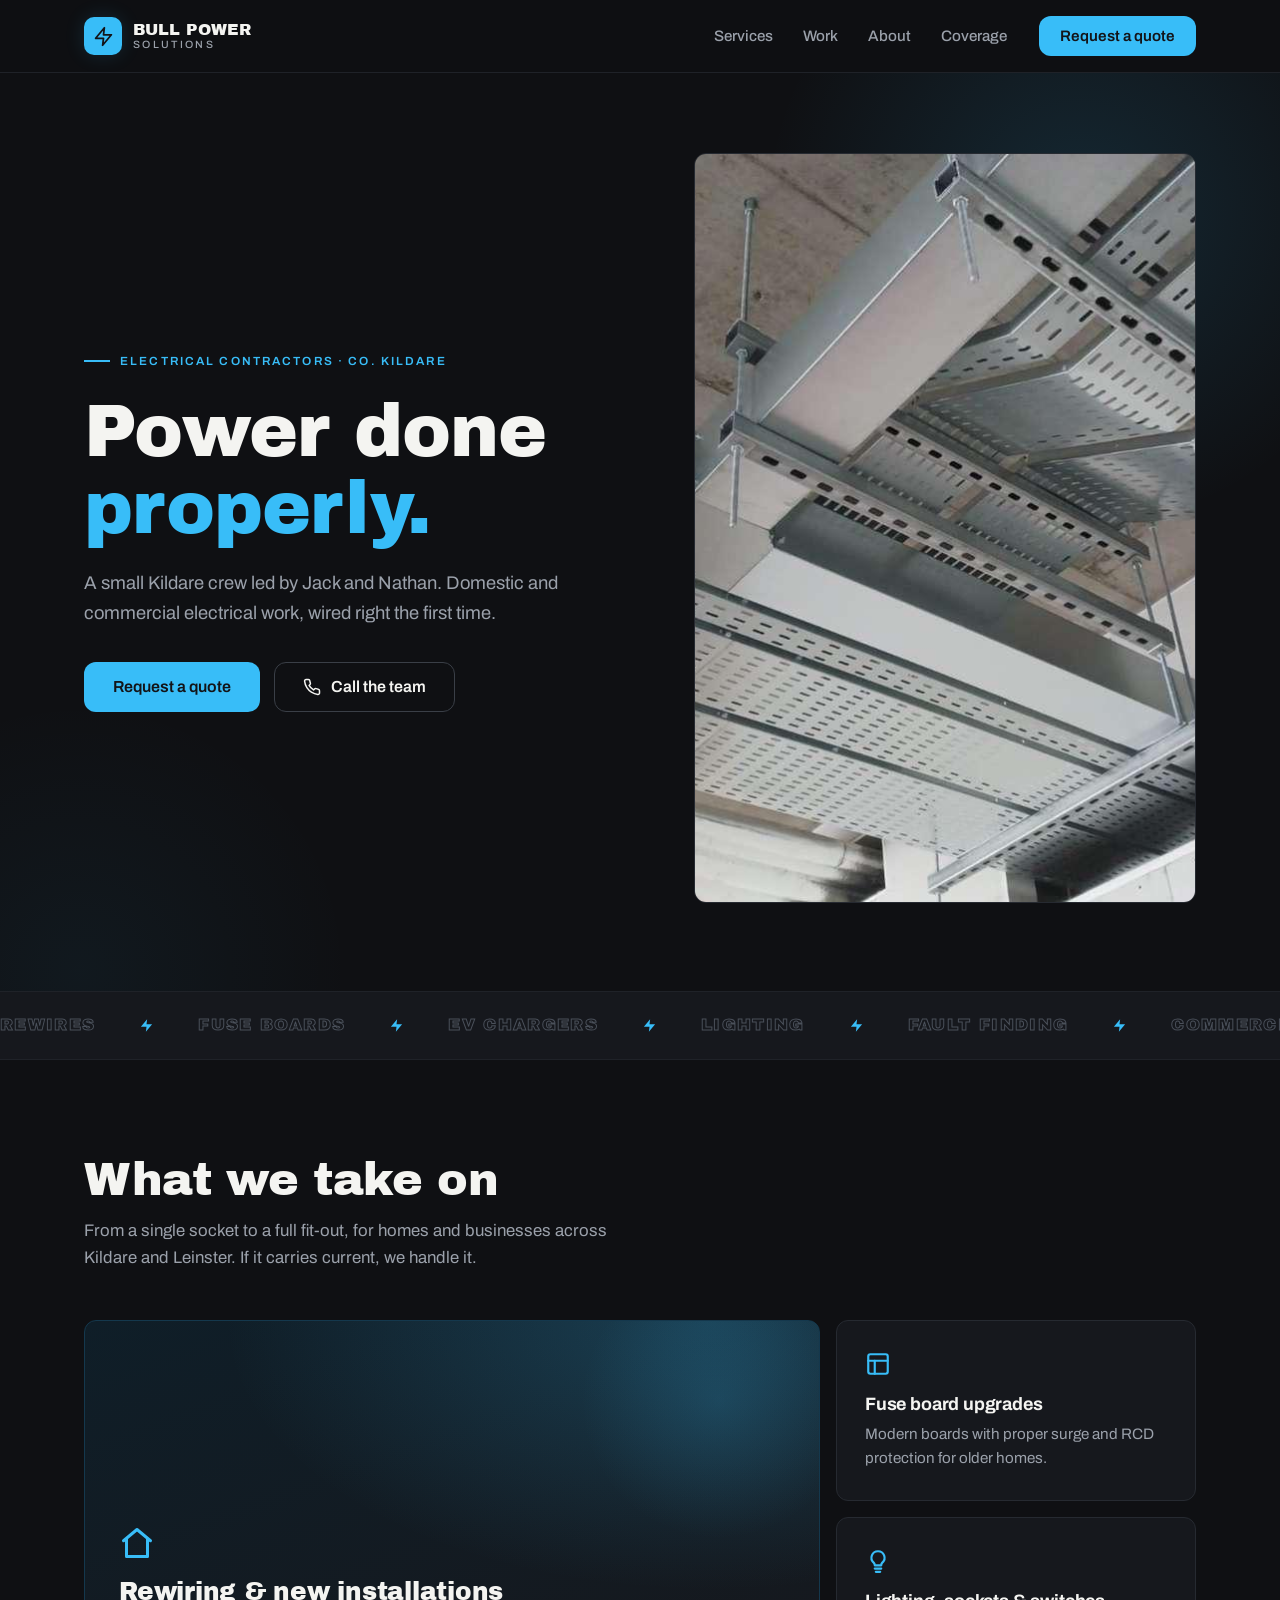
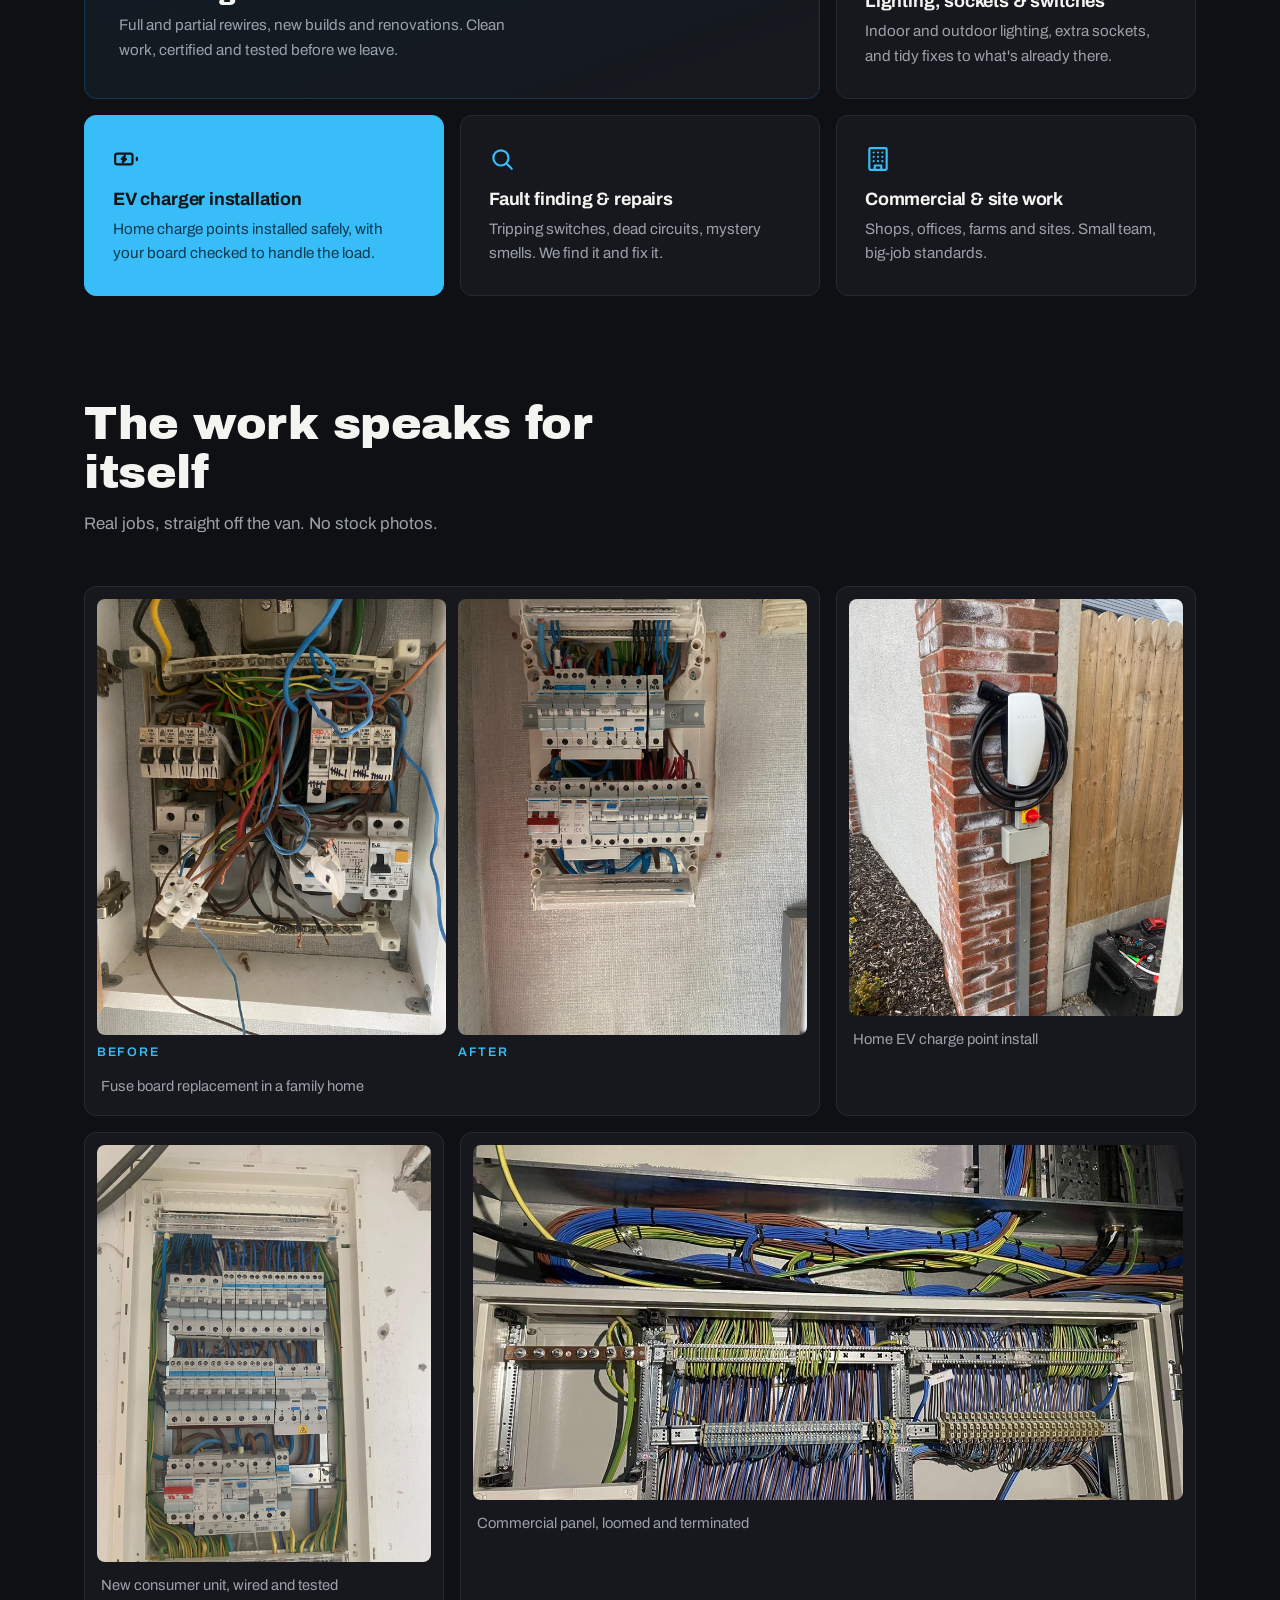
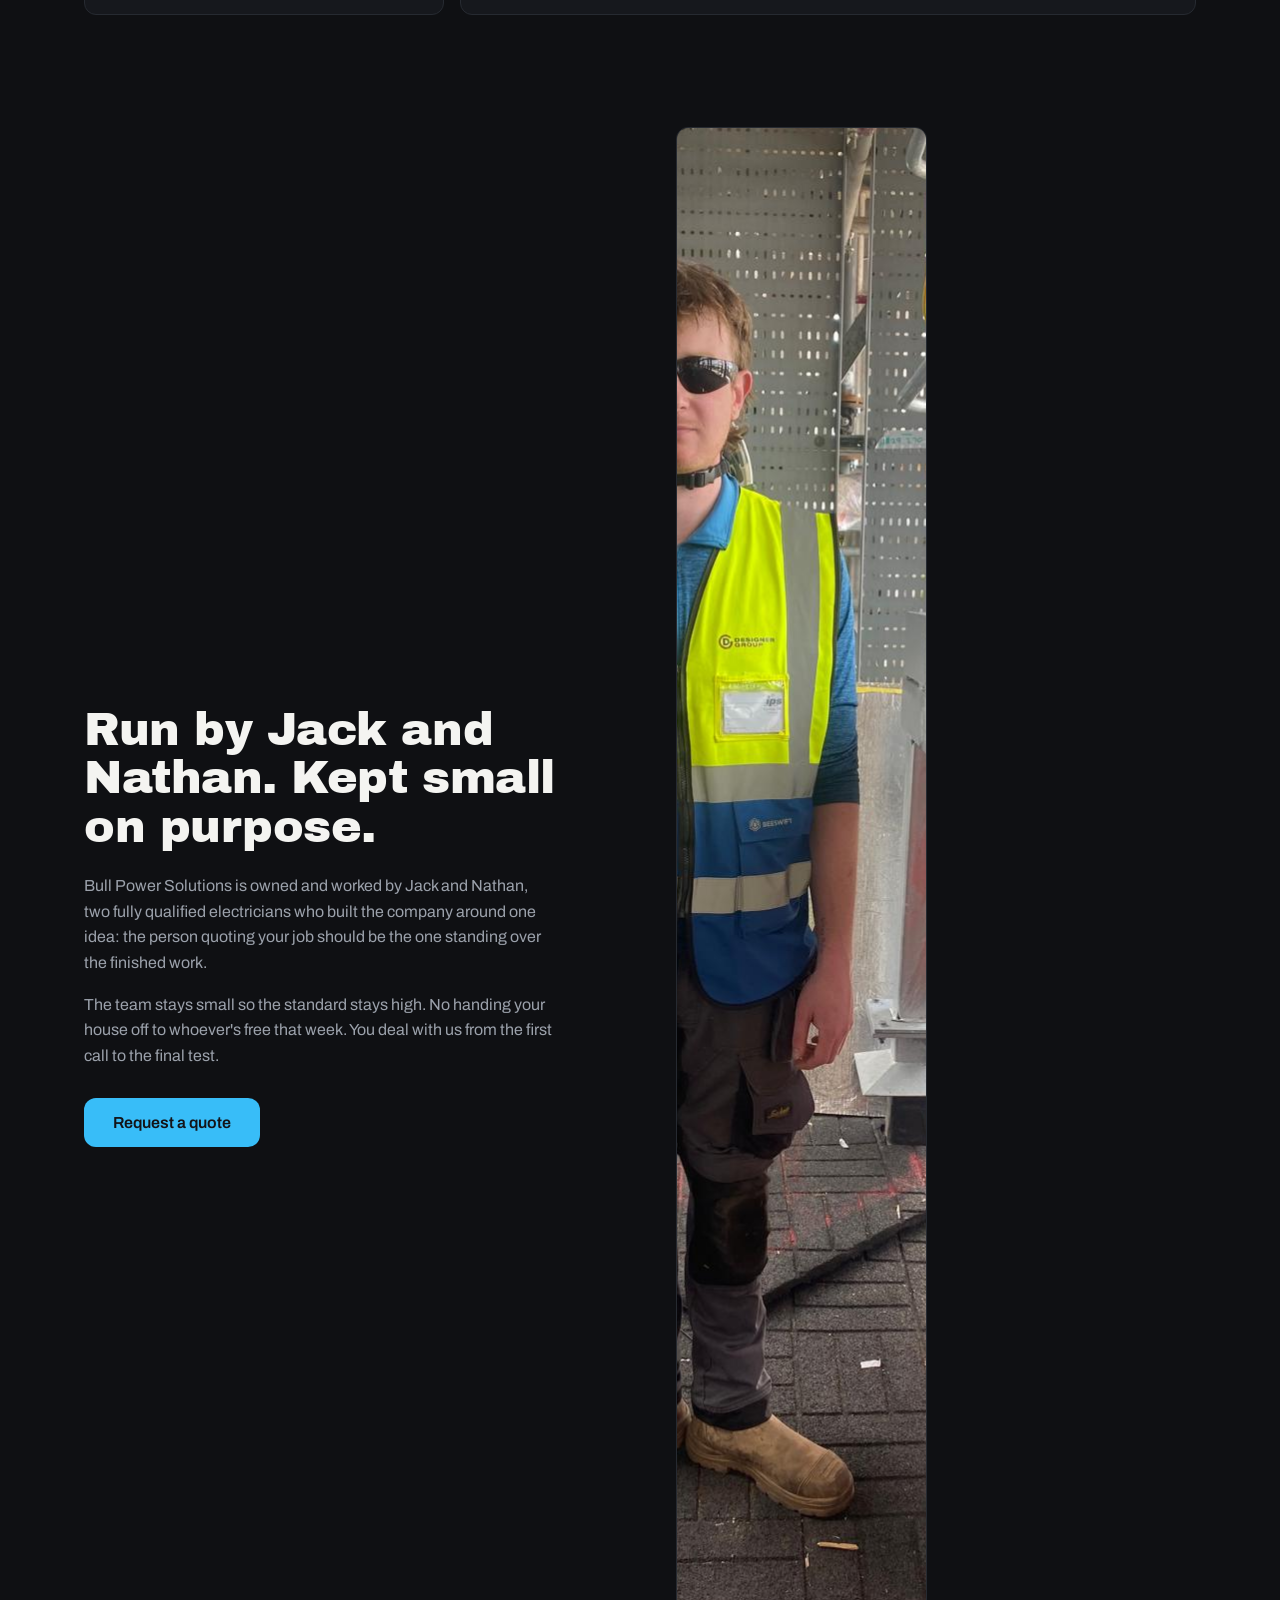
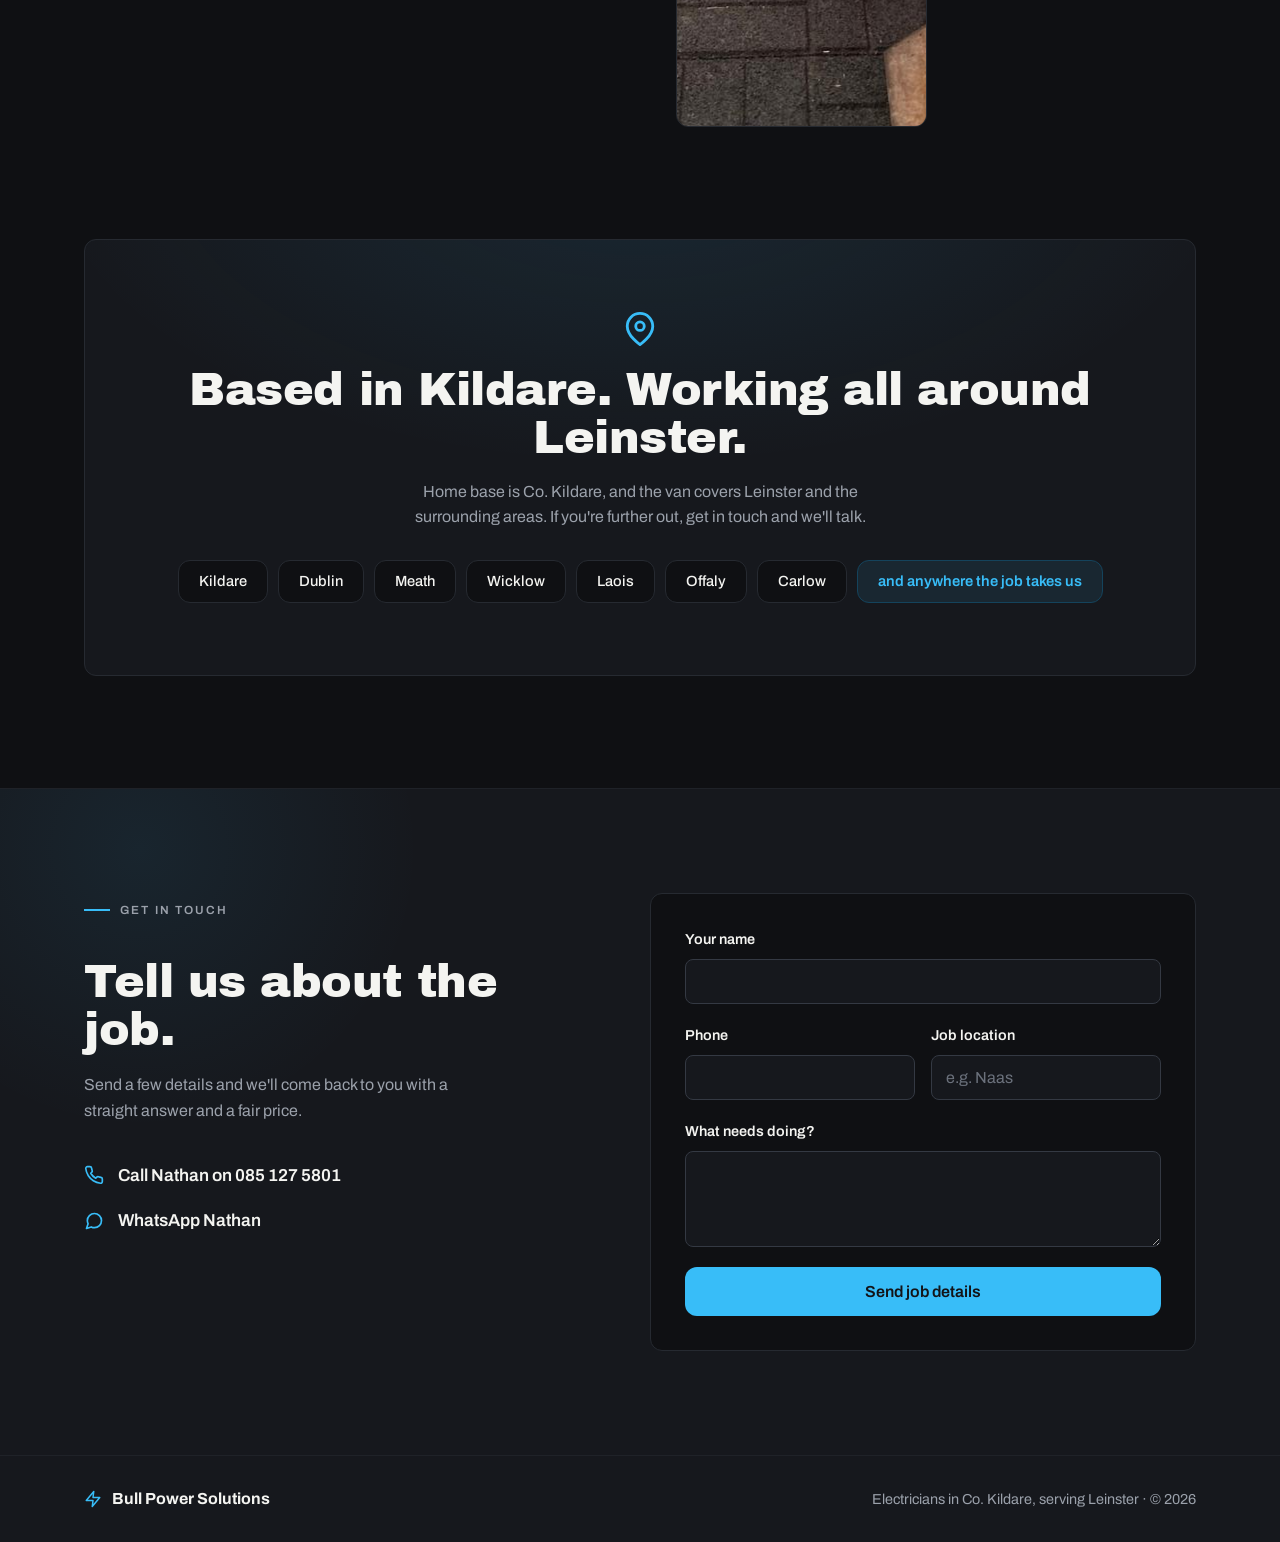
==== commit 549b5994: "Add real job photos: hero, about, and new Recent Work gallery with before/after Co-Authored-By: Clau" ====
--- a/index.html
+++ b/index.html
@@ -73,6 +73,7 @@
       </a>
       <nav class="nav-links" aria-label="Main navigation">
         <a href="#services">Services</a>
+        <a href="#work">Work</a>
         <a href="#about">About</a>
         <a href="#coverage">Coverage</a>
       </nav>
@@ -83,6 +84,7 @@
     </div>
     <nav class="nav-mobile" aria-label="Mobile navigation">
       <a href="#services">Services</a>
+      <a href="#work">Work</a>
       <a href="#about">About</a>
       <a href="#coverage">Coverage</a>
       <a href="#contact" class="btn btn-volt">Request a quote</a>
@@ -105,11 +107,7 @@
         </div>
       </div>
       <div class="hero-media reveal delay-1">
-        <!-- TODO: hero photo, ~1200x1000. Best: Jack & Nathan or the van on site -->
-        <div class="photo-slot photo-slot-hero">
-          <svg viewBox="0 0 24 24" fill="none" stroke="currentColor" stroke-width="2" stroke-linecap="round" stroke-linejoin="round"><path d="M23 19a2 2 0 0 1-2 2H3a2 2 0 0 1-2-2V8a2 2 0 0 1 2-2h4l2-3h6l2 3h4a2 2 0 0 1 2 2z"/><circle cx="12" cy="13" r="4"/></svg>
-          <span>Team photo goes here</span>
-        </div>
+        <img class="hero-photo" src="images/hero-containment.jpg" alt="Cable tray and containment installed by Bull Power Solutions on a commercial site" width="1332" height="750" fetchpriority="high">
       </div>
     </div>
   </section>
@@ -182,6 +180,43 @@
           <h3>Commercial &amp; site work</h3>
           <p>Shops, offices, farms and sites. Small team, big-job standards.</p>
         </article>
+      </div>
+    </div>
+  </section>
+
+  <!-- ============ WORK ============ -->
+  <section class="work" id="work">
+    <div class="wrap">
+      <div class="section-head reveal">
+        <h2>The work speaks for itself</h2>
+        <p>Real jobs, straight off the van. No stock photos.</p>
+      </div>
+      <div class="work-grid">
+        <figure class="work-card work-pair reveal">
+          <div class="pair-images">
+            <div class="pair-half">
+              <img src="images/work-board-before.jpg" alt="Old overcrowded fuse board before replacement" loading="lazy">
+              <span class="pair-label">Before</span>
+            </div>
+            <div class="pair-half">
+              <img src="images/work-board-after.jpg" alt="New fuse board with modern RCD protection, fitted by Bull Power Solutions" loading="lazy">
+              <span class="pair-label">After</span>
+            </div>
+          </div>
+          <figcaption class="work-caption">Fuse board replacement in a family home</figcaption>
+        </figure>
+        <figure class="work-card reveal delay-1">
+          <img src="images/work-ev-charger.jpg" alt="Tesla home EV charger installed on a brick pillar" loading="lazy">
+          <figcaption class="work-caption">Home EV charge point install</figcaption>
+        </figure>
+        <figure class="work-card reveal delay-1">
+          <img src="images/work-consumer-unit.jpg" alt="Neatly wired consumer unit with labelled circuits" loading="lazy">
+          <figcaption class="work-caption">New consumer unit, wired and tested</figcaption>
+        </figure>
+        <figure class="work-card work-wide reveal delay-2">
+          <img src="images/work-commercial-panel.jpg" alt="Commercial distribution panel with neatly loomed and terminated wiring" loading="lazy">
+          <figcaption class="work-caption">Commercial panel, loomed and terminated</figcaption>
+        </figure>
       </div>
     </div>
   </section>
@@ -195,17 +230,8 @@
         <p>The team stays small so the standard stays high. No handing your house off to whoever's free that week. You deal with us from the first call to the final test.</p>
         <a href="#contact" class="btn btn-volt">Request a quote</a>
       </div>
-      <div class="about-media">
-        <!-- TODO: photo of Jack, ~800x1000 portrait -->
-        <div class="photo-slot photo-slot-portrait reveal delay-1">
-          <svg viewBox="0 0 24 24" fill="none" stroke="currentColor" stroke-width="2" stroke-linecap="round" stroke-linejoin="round"><path d="M23 19a2 2 0 0 1-2 2H3a2 2 0 0 1-2-2V8a2 2 0 0 1 2-2h4l2-3h6l2 3h4a2 2 0 0 1 2 2z"/><circle cx="12" cy="13" r="4"/></svg>
-          <span>Jack's photo</span>
-        </div>
-        <!-- TODO: photo of Nathan, ~800x1000 portrait -->
-        <div class="photo-slot photo-slot-portrait offset reveal delay-2">
-          <svg viewBox="0 0 24 24" fill="none" stroke="currentColor" stroke-width="2" stroke-linecap="round" stroke-linejoin="round"><path d="M23 19a2 2 0 0 1-2 2H3a2 2 0 0 1-2-2V8a2 2 0 0 1 2-2h4l2-3h6l2 3h4a2 2 0 0 1 2 2z"/><circle cx="12" cy="13" r="4"/></svg>
-          <span>Nathan's photo</span>
-        </div>
+      <div class="about-media reveal delay-1">
+        <img class="about-photo" src="images/team-on-site.jpg" alt="Bull Power Solutions electrician on a commercial site in full safety gear" width="1200" height="1600" loading="lazy">
       </div>
     </div>
   </section>
--- a/styles.css
+++ b/styles.css
@@ -265,27 +265,87 @@
 
 .hero-ctas { display: flex; gap: 14px; flex-wrap: wrap; }
 
-/* ============ Photo slots (until real photos arrive) ============ */
-
-.photo-slot {
-  border: 1.5px dashed #343943;
-  border-radius: var(--radius);
-  background:
-    repeating-linear-gradient(45deg, rgba(255, 255, 255, 0.018) 0 12px, transparent 12px 24px),
-    var(--surface);
-  display: flex;
-  flex-direction: column;
-  align-items: center;
-  justify-content: center;
-  gap: 10px;
-  color: #6b717c;
-  font-size: 0.9rem;
-  font-weight: 500;
-}
-.photo-slot svg { width: 30px; height: 30px; }
-
-.photo-slot-hero { aspect-ratio: 6 / 5; }
-.photo-slot-portrait { aspect-ratio: 4 / 5; }
+/* ============ Photos ============ */
+
+.hero-photo {
+  width: 100%;
+  aspect-ratio: 6 / 5;
+  object-fit: cover;
+  border-radius: var(--radius);
+  border: 1px solid var(--line);
+  display: block;
+}
+
+.about-photo {
+  width: 100%;
+  aspect-ratio: 4 / 5;
+  object-fit: cover;
+  border-radius: var(--radius);
+  border: 1px solid var(--line);
+  display: block;
+}
+
+/* ============ Work ============ */
+
+.work { padding: 0 0 112px; }
+
+.work-grid {
+  display: grid;
+  grid-template-columns: repeat(3, 1fr);
+  gap: 16px;
+}
+
+.work-card {
+  margin: 0;
+  background: var(--surface);
+  border: 1px solid var(--line);
+  border-radius: var(--radius);
+  padding: 12px;
+  transition: transform 0.25s cubic-bezier(0.16, 1, 0.3, 1), border-color 0.25s ease;
+}
+.work-card:hover { transform: translateY(-4px); border-color: #3d4350; }
+
+.work-card > img {
+  width: 100%;
+  aspect-ratio: 4 / 5;
+  object-fit: cover;
+  border-radius: calc(var(--radius) - 4px);
+  display: block;
+}
+
+.work-pair { grid-column: span 2; }
+
+.pair-images {
+  display: grid;
+  grid-template-columns: 1fr 1fr;
+  gap: 12px;
+}
+.pair-half img {
+  width: 100%;
+  aspect-ratio: 4 / 5;
+  object-fit: cover;
+  border-radius: calc(var(--radius) - 4px);
+  display: block;
+}
+.pair-label {
+  display: block;
+  margin-top: 8px;
+  font-size: 0.78rem;
+  font-weight: 600;
+  text-transform: uppercase;
+  letter-spacing: 0.14em;
+  color: var(--volt);
+}
+
+.work-wide { grid-column: span 2; }
+.work-wide > img { aspect-ratio: 2 / 1; }
+
+.work-caption {
+  margin-top: 12px;
+  padding: 0 4px 4px;
+  font-size: 0.92rem;
+  color: var(--muted);
+}
 
 /* ============ Marquee ============ */
 
@@ -609,6 +669,7 @@
   .service-card.card-volt { grid-row: auto; grid-column: span 2; }
   .service-card.card-coal { grid-column: span 2; }
   .about-media { max-width: 520px; }
+  .work-grid { grid-template-columns: 1fr 1fr; }
 }
 
 @media (max-width: 700px) {
@@ -626,7 +687,10 @@
   .service-grid { grid-template-columns: 1fr; }
   .service-card.card-volt { grid-column: auto; grid-row: auto; }
   .service-card.card-coal { grid-column: auto; }
+  .work-grid { grid-template-columns: 1fr; }
+  .work-pair, .work-wide { grid-column: auto; }
+  .work-wide > img { aspect-ratio: 4 / 3; }
+  .work { padding-bottom: 80px; }
   .field-row { flex-direction: column; gap: 20px; }
-  .photo-slot.offset { margin-top: 0; }
   .contact-form { padding: 24px 20px; }
 }
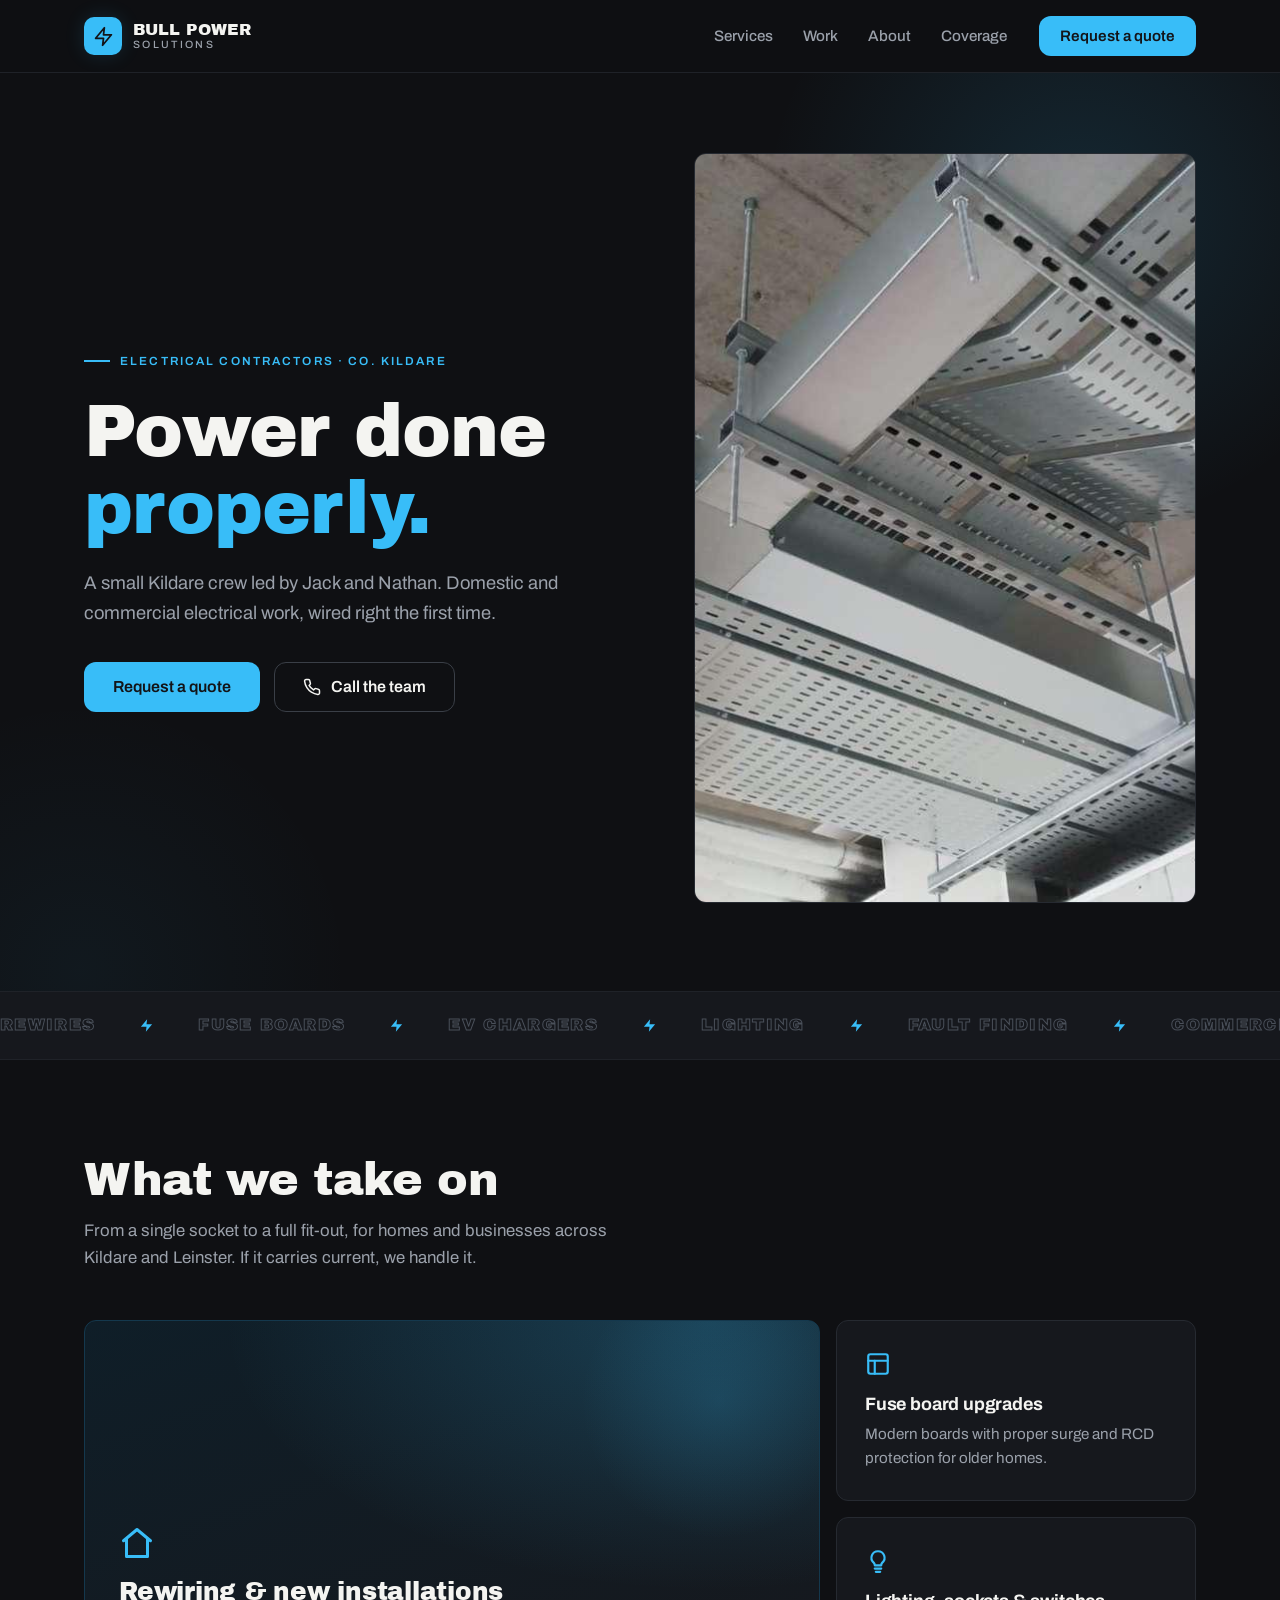
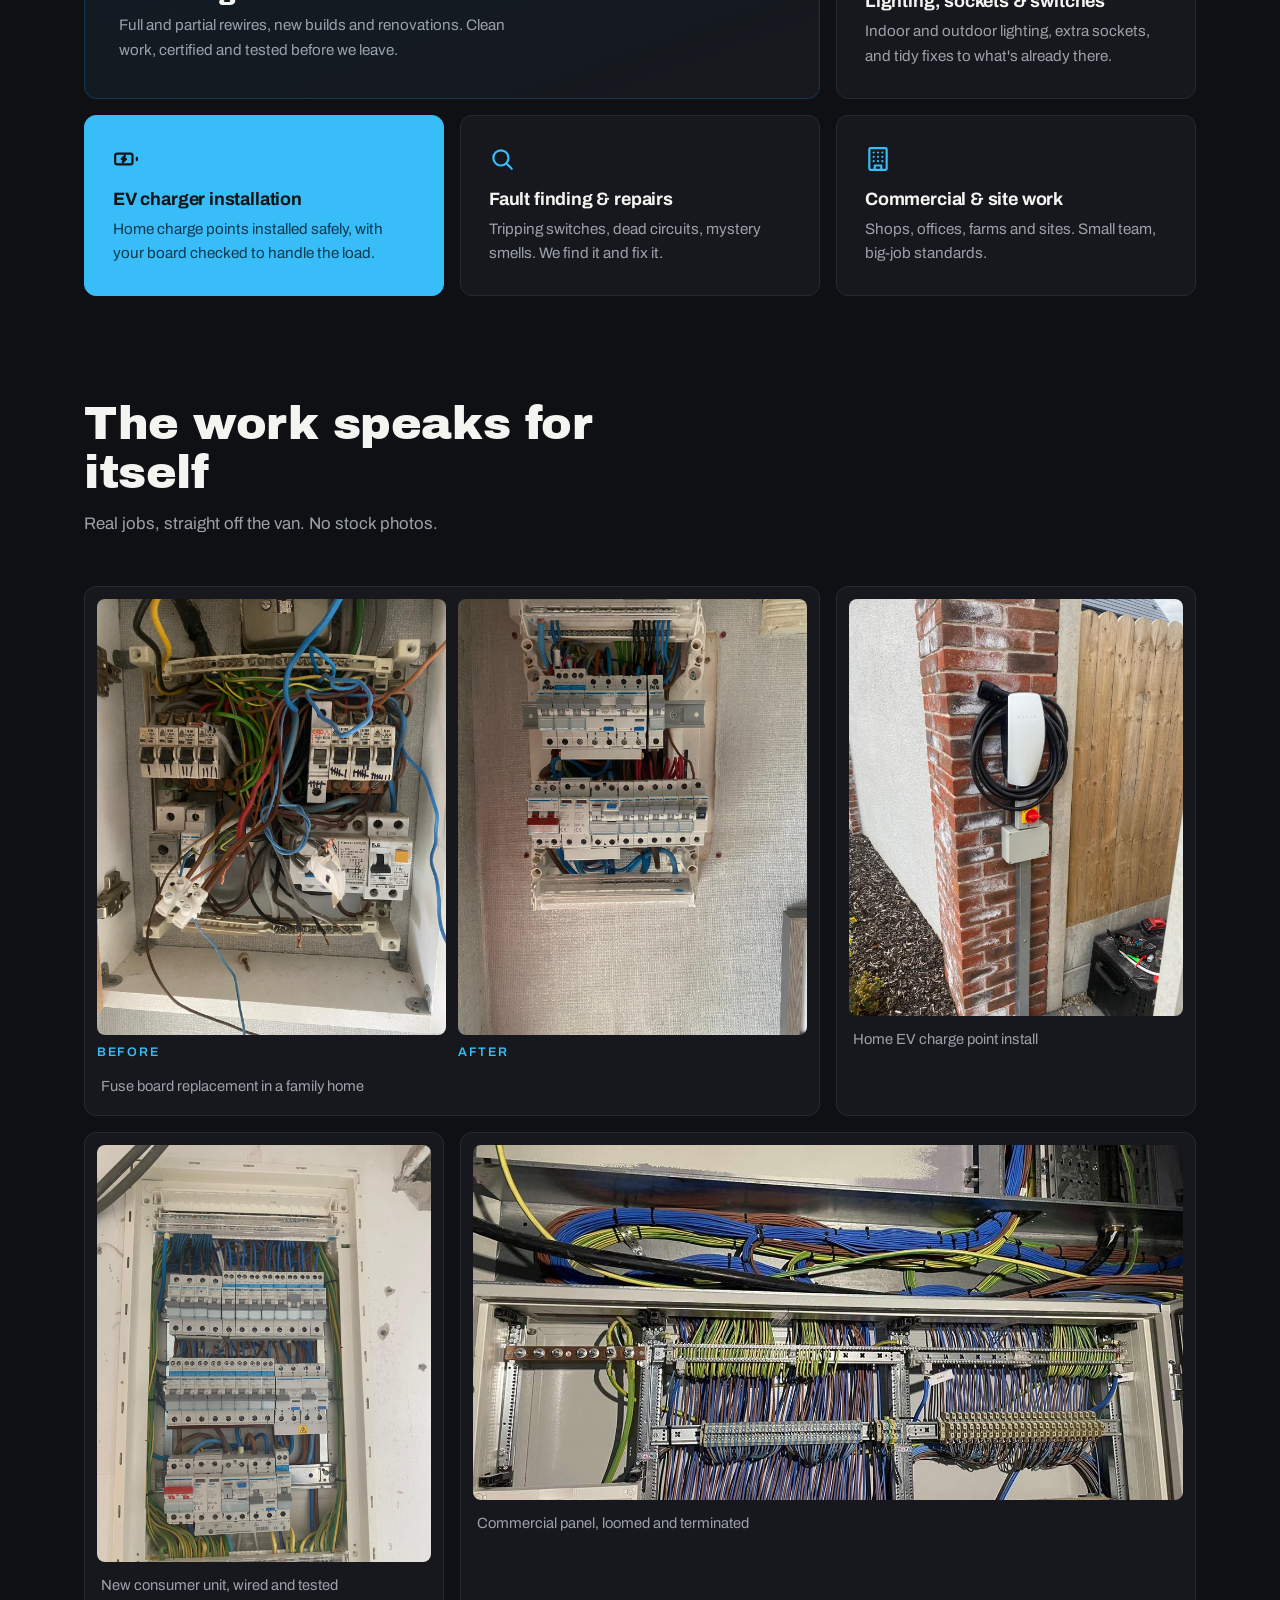
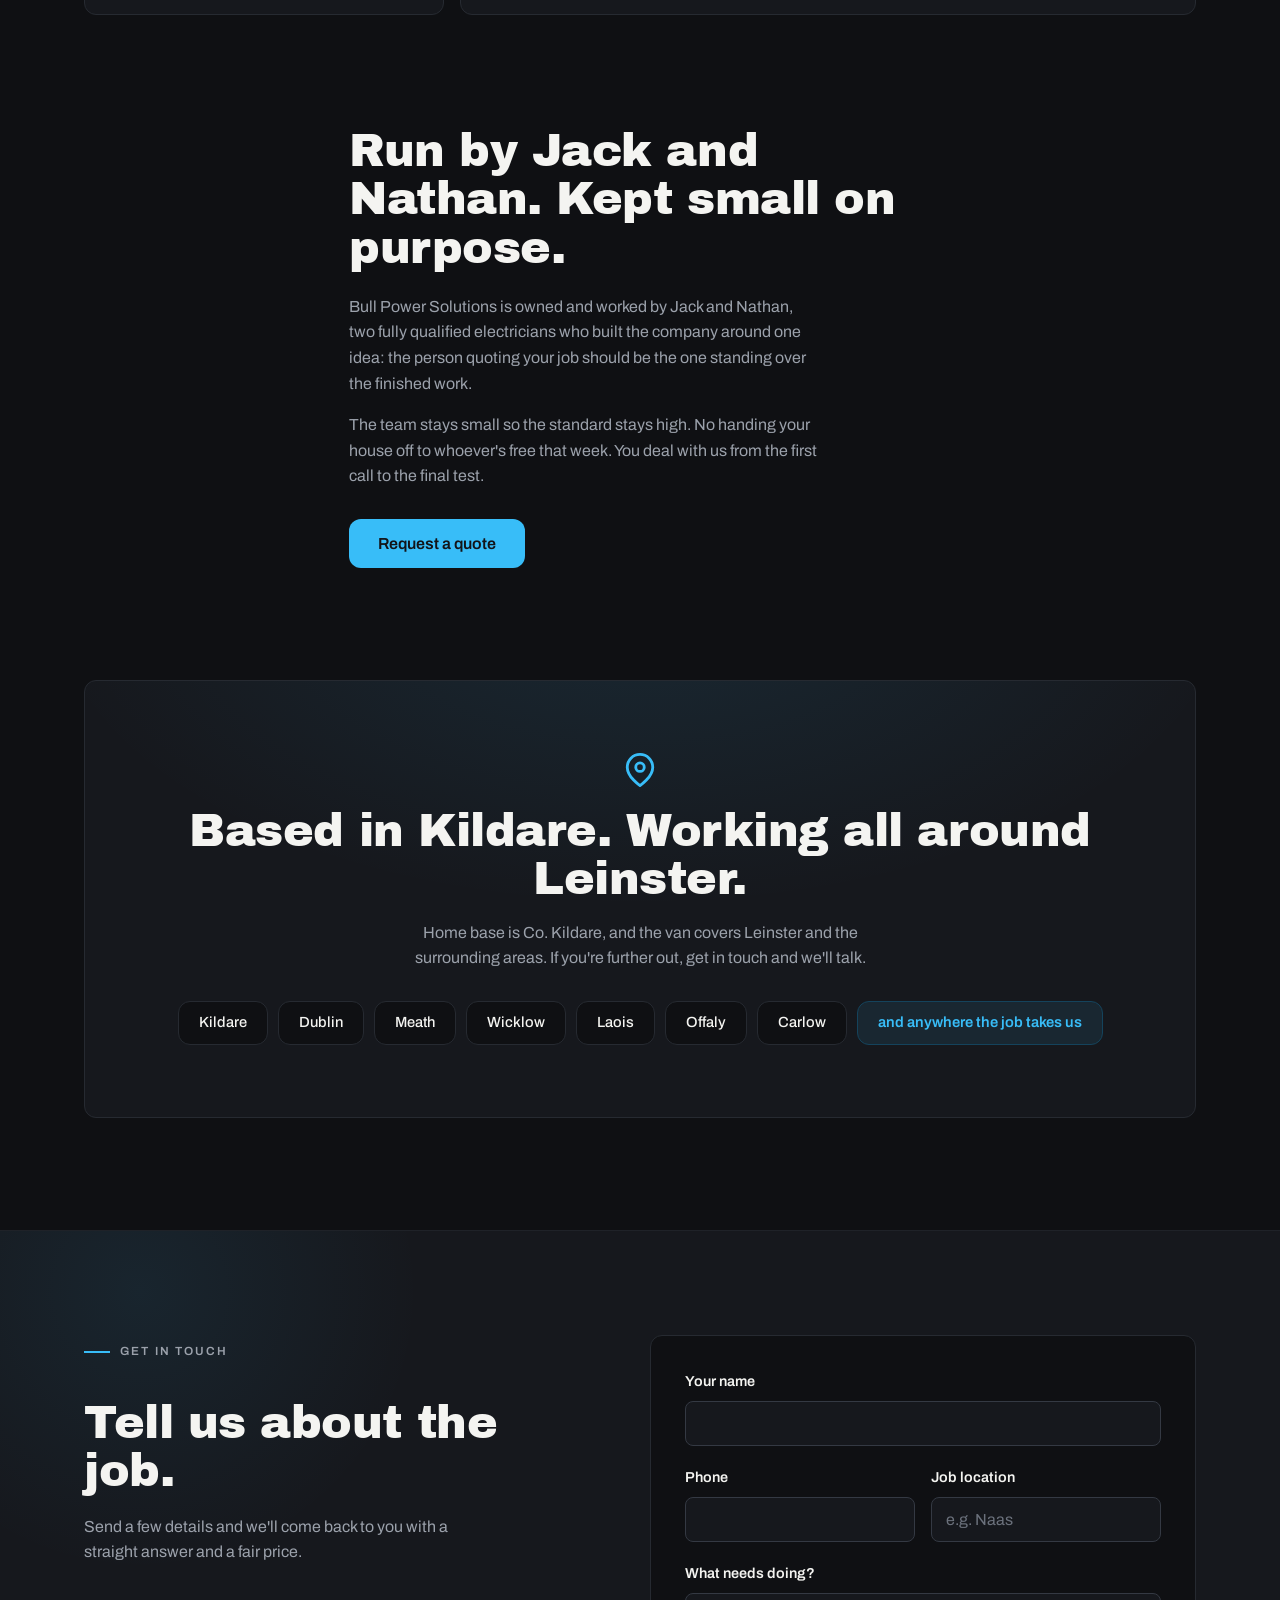
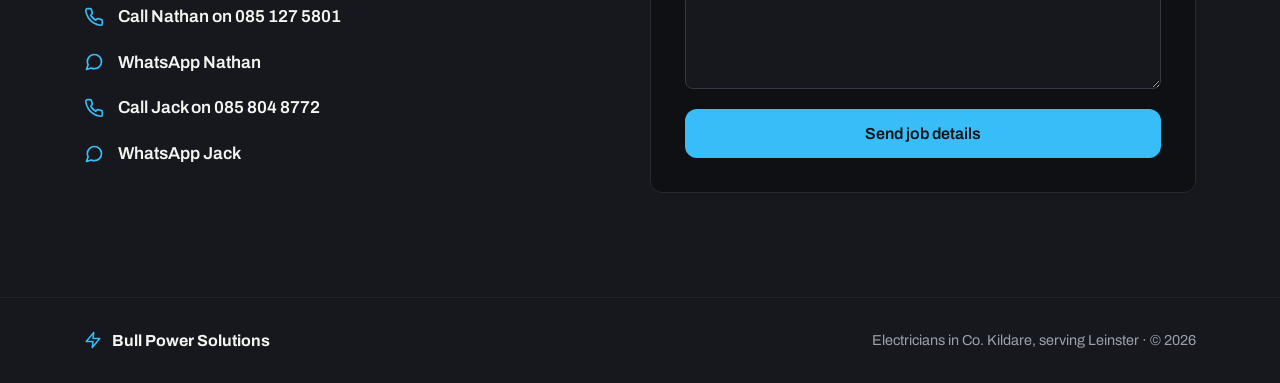
==== commit ecb5e8a8: "Remove person photo from about; add Jack's phone and WhatsApp (085 804 8772) Co-Authored-By: Claude " ====
--- a/index.html
+++ b/index.html
@@ -223,15 +223,12 @@
 
   <!-- ============ ABOUT ============ -->
   <section class="about" id="about">
-    <div class="wrap about-grid">
+    <div class="wrap about-inner">
       <div class="about-copy reveal">
         <h2>Run by Jack and Nathan. Kept small on purpose.</h2>
         <p>Bull Power Solutions is owned and worked by Jack and Nathan, two fully qualified electricians who built the company around one idea: the person quoting your job should be the one standing over the finished work.</p>
         <p>The team stays small so the standard stays high. No handing your house off to whoever's free that week. You deal with us from the first call to the final test.</p>
         <a href="#contact" class="btn btn-volt">Request a quote</a>
-      </div>
-      <div class="about-media reveal delay-1">
-        <img class="about-photo" src="images/team-on-site.jpg" alt="Bull Power Solutions electrician on a commercial site in full safety gear" width="1200" height="1600" loading="lazy">
       </div>
     </div>
   </section>
@@ -273,6 +270,14 @@
             <svg viewBox="0 0 24 24" fill="none" stroke="currentColor" stroke-width="2" stroke-linecap="round" stroke-linejoin="round"><path d="M21 11.5a8.38 8.38 0 0 1-8.5 8.5 8.38 8.38 0 0 1-3.8-.9L3 21l1.9-5.7a8.38 8.38 0 0 1-.9-3.8 8.5 8.5 0 1 1 17 0z"/></svg>
             WhatsApp Nathan
           </a>
+          <a href="tel:+353858048772" class="contact-line">
+            <svg viewBox="0 0 24 24" fill="none" stroke="currentColor" stroke-width="2" stroke-linecap="round" stroke-linejoin="round"><path d="M22 16.92v3a2 2 0 0 1-2.18 2 19.79 19.79 0 0 1-8.63-3.07 19.5 19.5 0 0 1-6-6 19.79 19.79 0 0 1-3.07-8.67A2 2 0 0 1 4.11 2h3a2 2 0 0 1 2 1.72c.127.96.361 1.903.7 2.81a2 2 0 0 1-.45 2.11L8.09 9.91a16 16 0 0 0 6 6l1.27-1.27a2 2 0 0 1 2.11-.45c.907.339 1.85.573 2.81.7A2 2 0 0 1 22 16.92z"/></svg>
+            Call Jack on 085 804 8772
+          </a>
+          <a href="https://wa.me/353858048772" target="_blank" rel="noopener" class="contact-line">
+            <svg viewBox="0 0 24 24" fill="none" stroke="currentColor" stroke-width="2" stroke-linecap="round" stroke-linejoin="round"><path d="M21 11.5a8.38 8.38 0 0 1-8.5 8.5 8.38 8.38 0 0 1-3.8-.9L3 21l1.9-5.7a8.38 8.38 0 0 1-.9-3.8 8.5 8.5 0 1 1 17 0z"/></svg>
+            WhatsApp Jack
+          </a>
           <!-- TODO: add email contact-line here once the business email exists -->
         </div>
       </div>
--- a/styles.css
+++ b/styles.css
@@ -276,15 +276,6 @@
   display: block;
 }
 
-.about-photo {
-  width: 100%;
-  aspect-ratio: 4 / 5;
-  object-fit: cover;
-  border-radius: var(--radius);
-  border: 1px solid var(--line);
-  display: block;
-}
-
 /* ============ Work ============ */
 
 .work { padding: 0 0 112px; }
@@ -467,24 +458,11 @@
 
 .about { padding: 0 0 112px; }
 
-.about-grid {
-  display: grid;
-  grid-template-columns: 1fr 1fr;
-  gap: 72px;
-  align-items: center;
-}
+.about-inner { max-width: 70ch; }
 
 .about-copy h2 { font-size: clamp(2rem, 3.6vw, 2.9rem); margin-bottom: 22px; }
 .about-copy p { color: var(--muted); margin-bottom: 16px; max-width: 52ch; }
 .about-copy .btn { margin-top: 14px; }
-
-.about-media {
-  display: grid;
-  grid-template-columns: 1fr 1fr;
-  gap: 18px;
-  align-items: start;
-}
-.photo-slot.offset { margin-top: 44px; }
 
 /* ============ Coverage ============ */
 
@@ -664,11 +642,10 @@
 /* ============ Responsive ============ */
 
 @media (max-width: 900px) {
-  .hero-grid, .about-grid, .contact-grid { grid-template-columns: 1fr; gap: 40px; }
+  .hero-grid, .contact-grid { grid-template-columns: 1fr; gap: 40px; }
   .service-grid { grid-template-columns: 1fr 1fr; }
   .service-card.card-volt { grid-row: auto; grid-column: span 2; }
   .service-card.card-coal { grid-column: span 2; }
-  .about-media { max-width: 520px; }
   .work-grid { grid-template-columns: 1fr 1fr; }
 }
 
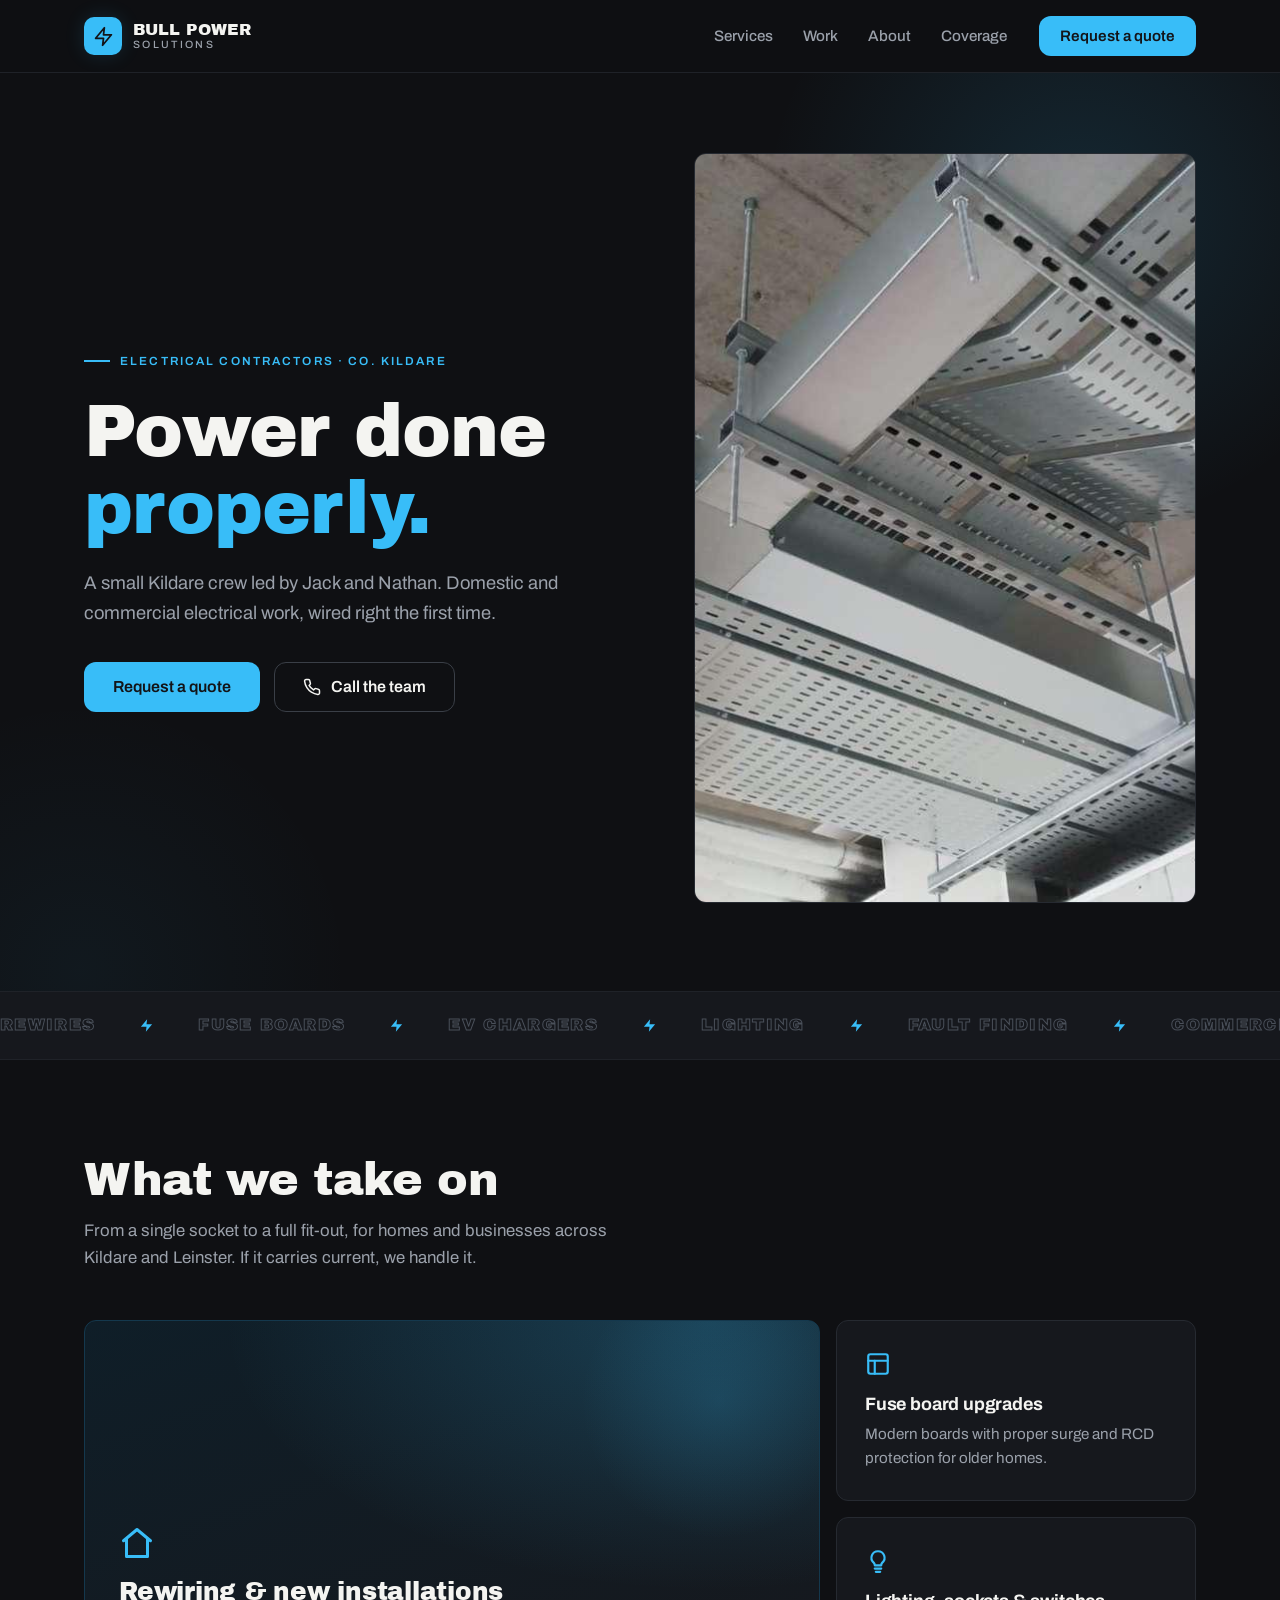
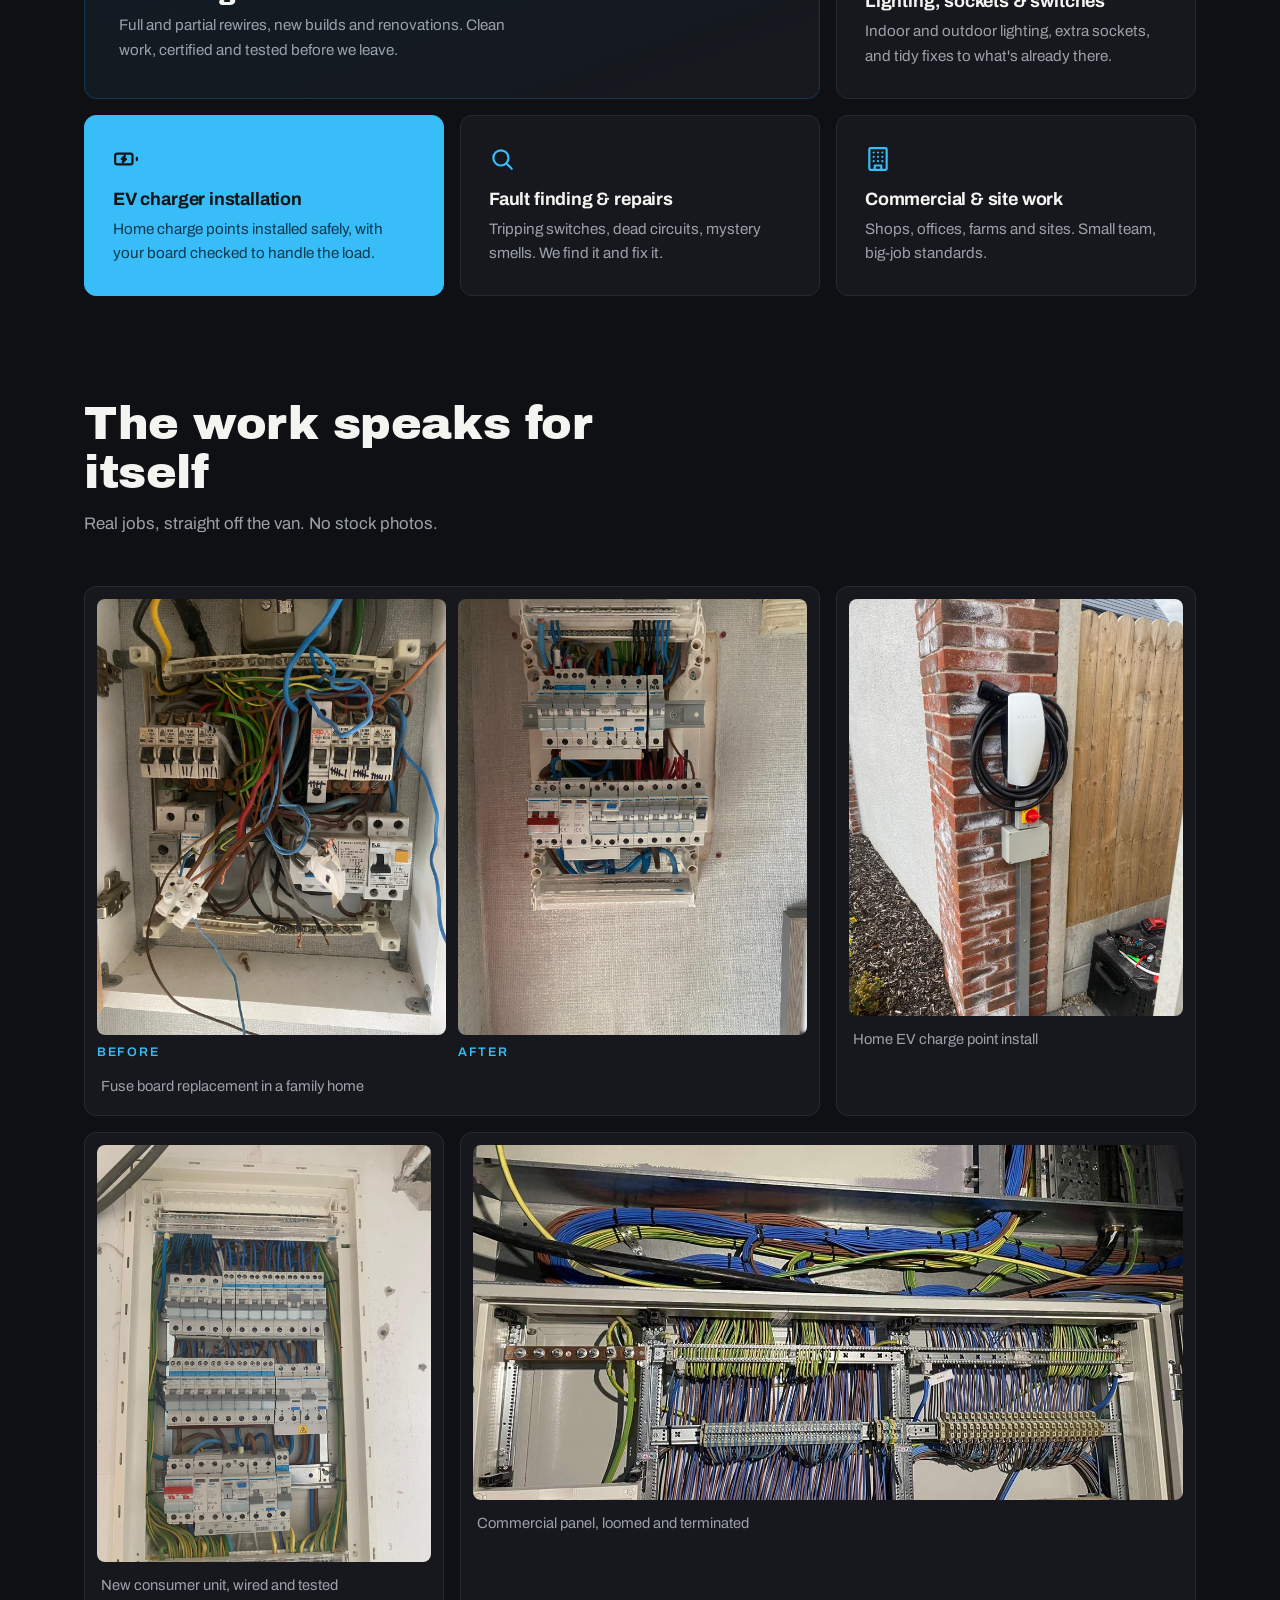
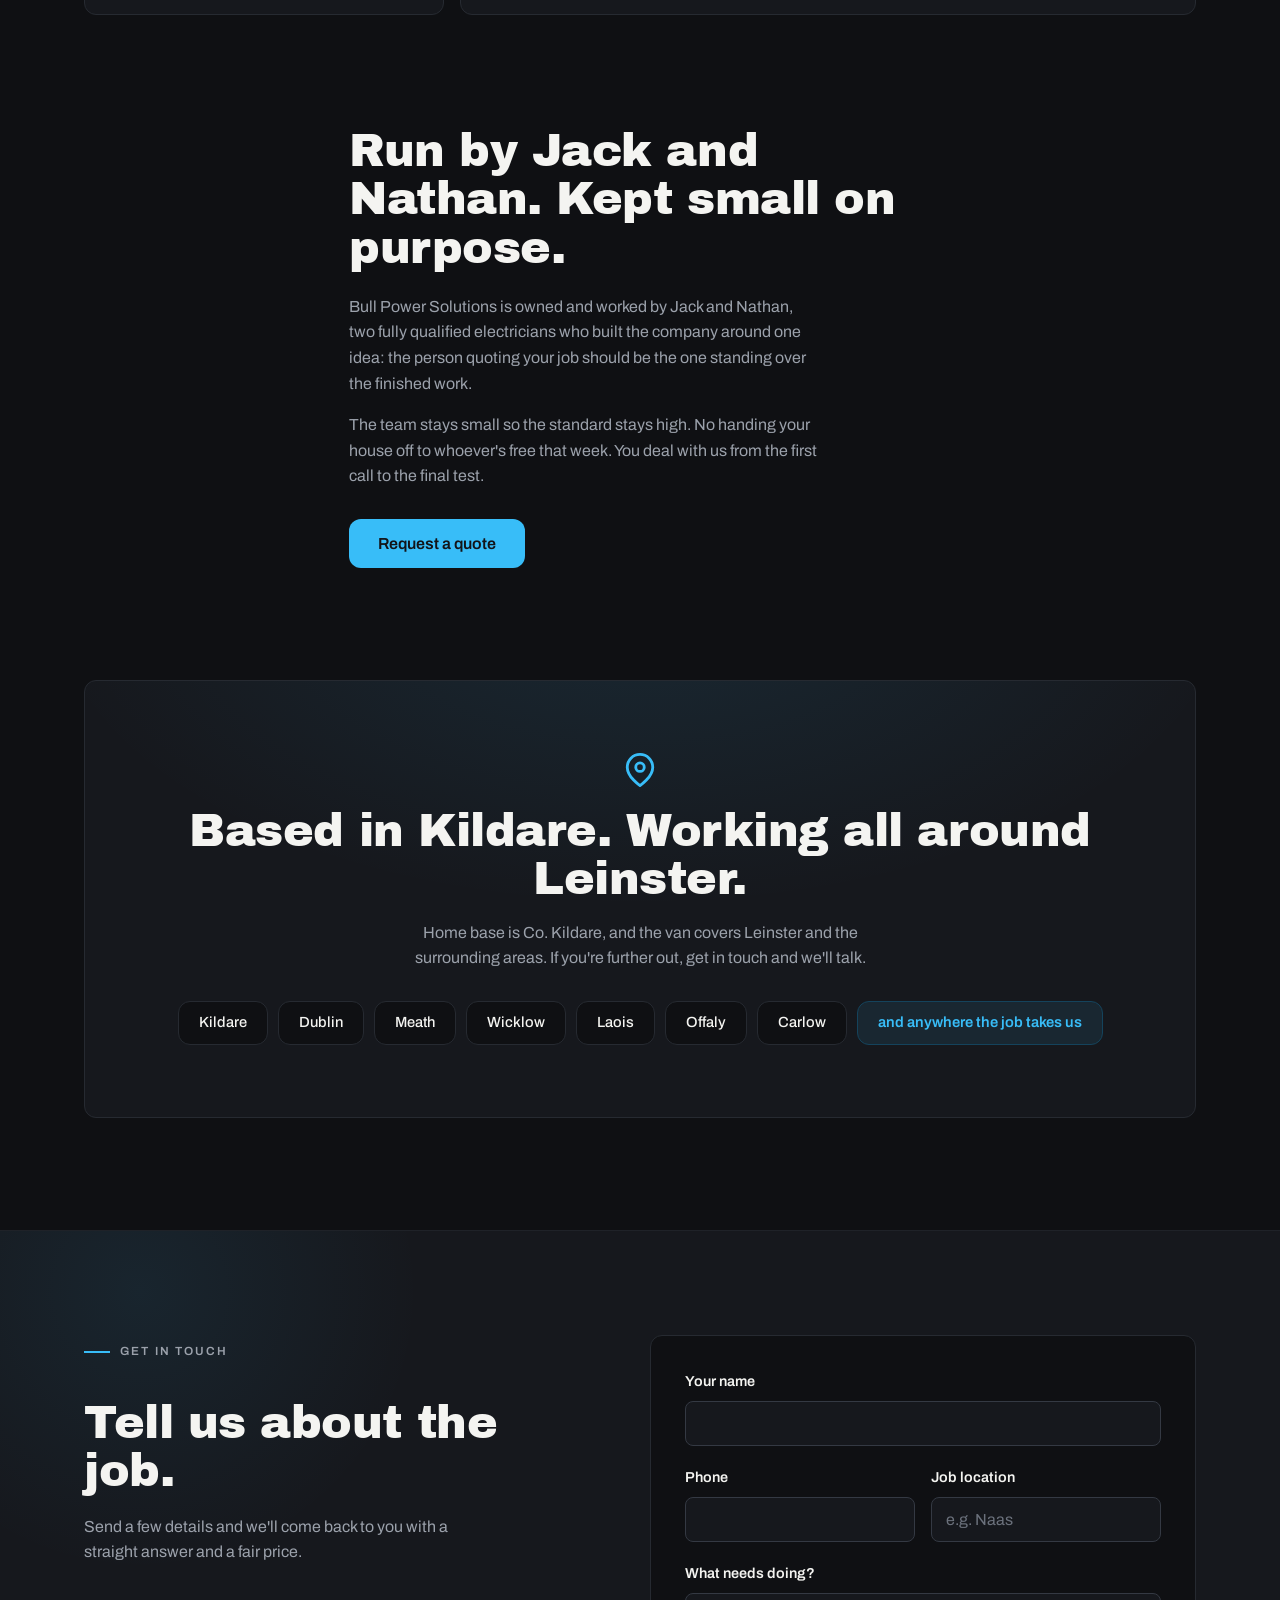
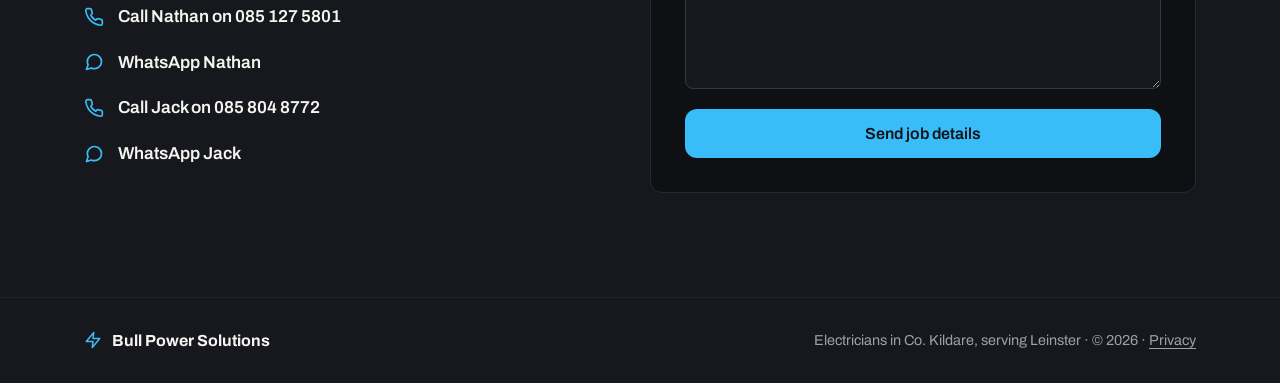
==== commit e98858ab: "Add privacy notice page, footer link, sitemap entry Co-Authored-By: Claude Fable 5 <noreply@anthropi" ====
--- a/index.html
+++ b/index.html
@@ -313,7 +313,7 @@
           <svg viewBox="0 0 24 24" fill="none" stroke="currentColor" stroke-width="2" stroke-linecap="round" stroke-linejoin="round"><polygon points="13 2 3 14 12 14 11 22 21 10 12 10 13 2"/></svg>
           Bull Power Solutions
         </span>
-        <span class="footer-meta">Electricians in Co. Kildare, serving Leinster · © 2026</span>
+        <span class="footer-meta">Electricians in Co. Kildare, serving Leinster · © 2026 · <a href="privacy.html">Privacy</a></span>
       </div>
     </footer>
   </section>
--- a/styles.css
+++ b/styles.css
@@ -625,6 +625,24 @@
 
 .footer-meta { color: var(--muted); font-size: 0.9rem; }
 
+/* ============ Legal page ============ */
+
+.legal-inner { max-width: 70ch; padding-top: 64px; padding-bottom: 96px; }
+
+.legal h1 { font-size: clamp(2.2rem, 4vw, 3.2rem); margin-bottom: 10px; }
+
+.legal-updated { color: var(--muted); font-size: 0.9rem; margin-bottom: 36px; }
+
+.legal h2 { font-size: 1.35rem; margin: 36px 0 12px; }
+
+.legal p { color: var(--muted); margin-bottom: 14px; }
+
+.legal a { color: var(--volt); text-decoration: underline; text-underline-offset: 3px; }
+.legal a:hover { color: #5ecdfc; }
+
+.footer-meta a { color: var(--muted); text-decoration: underline; text-underline-offset: 3px; }
+.footer-meta a:hover { color: var(--text); }
+
 /* ============ Reveal animation ============ */
 
 @media (prefers-reduced-motion: no-preference) {
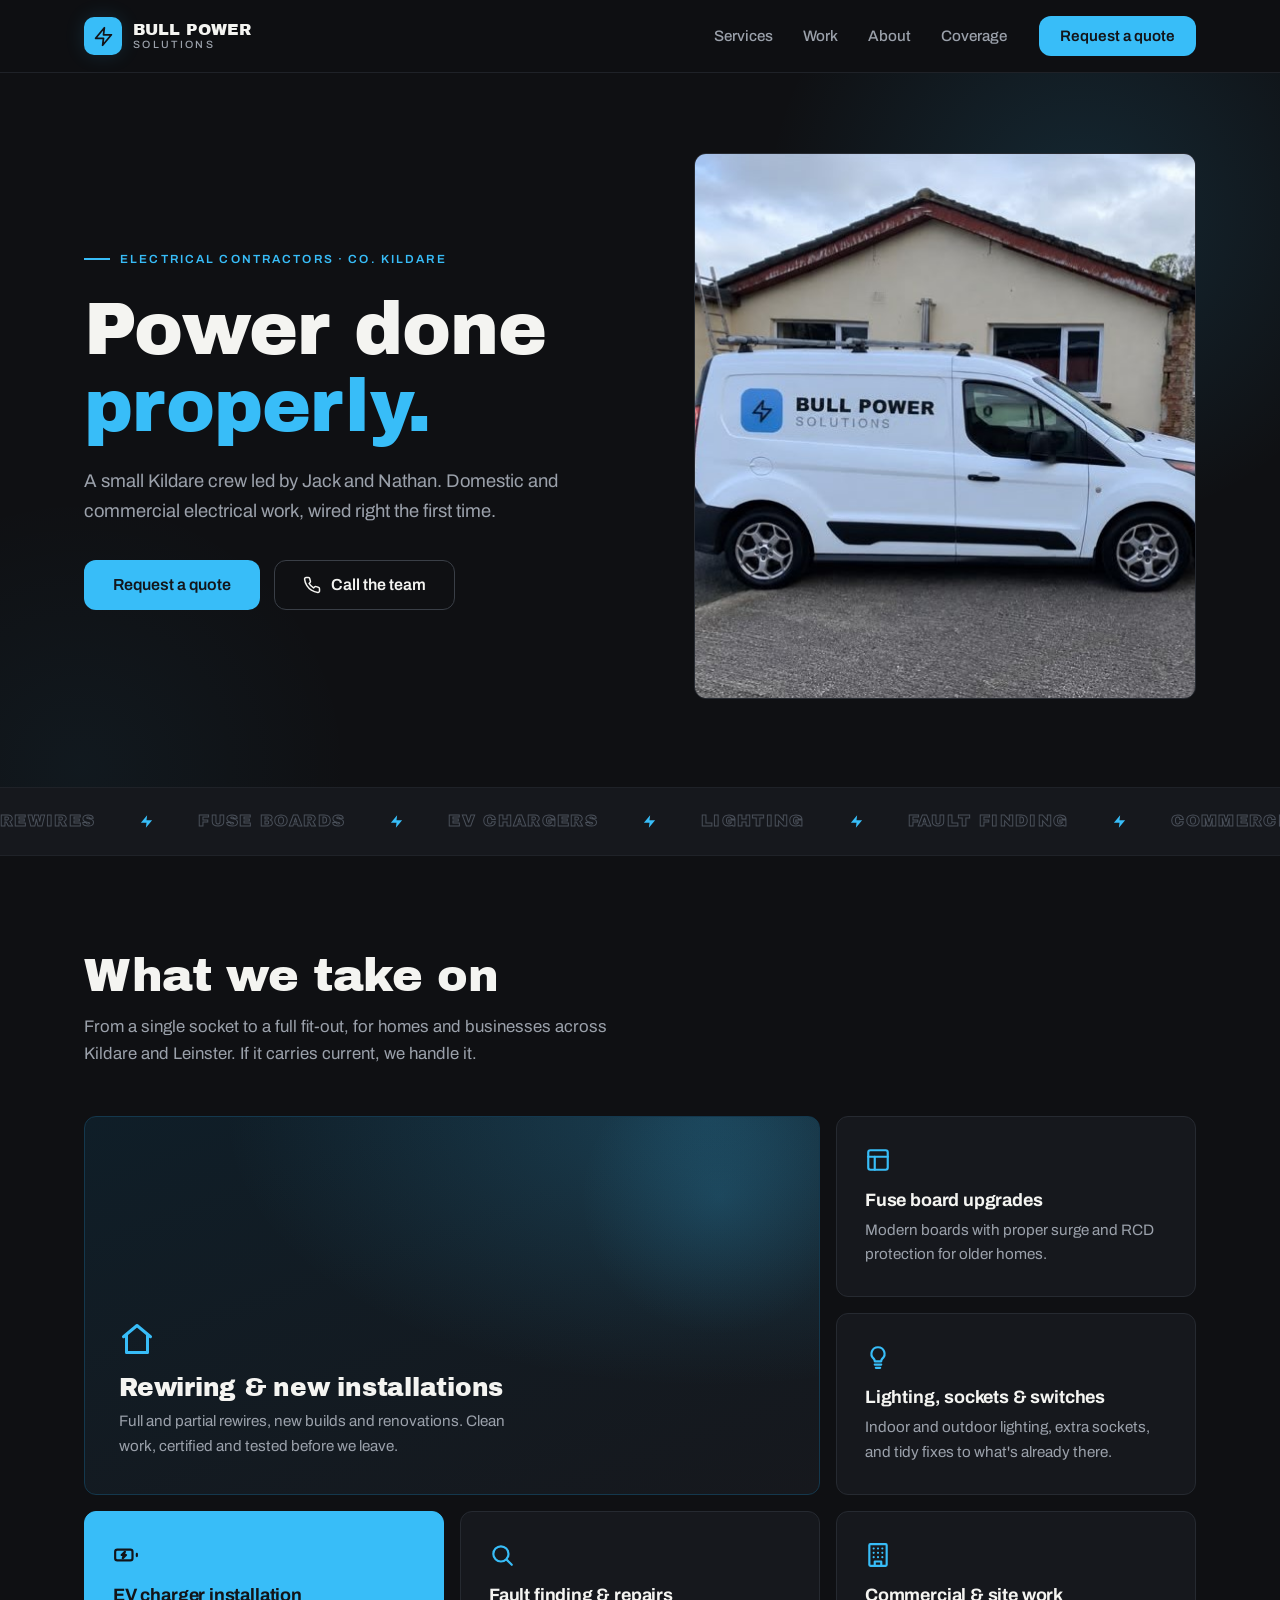
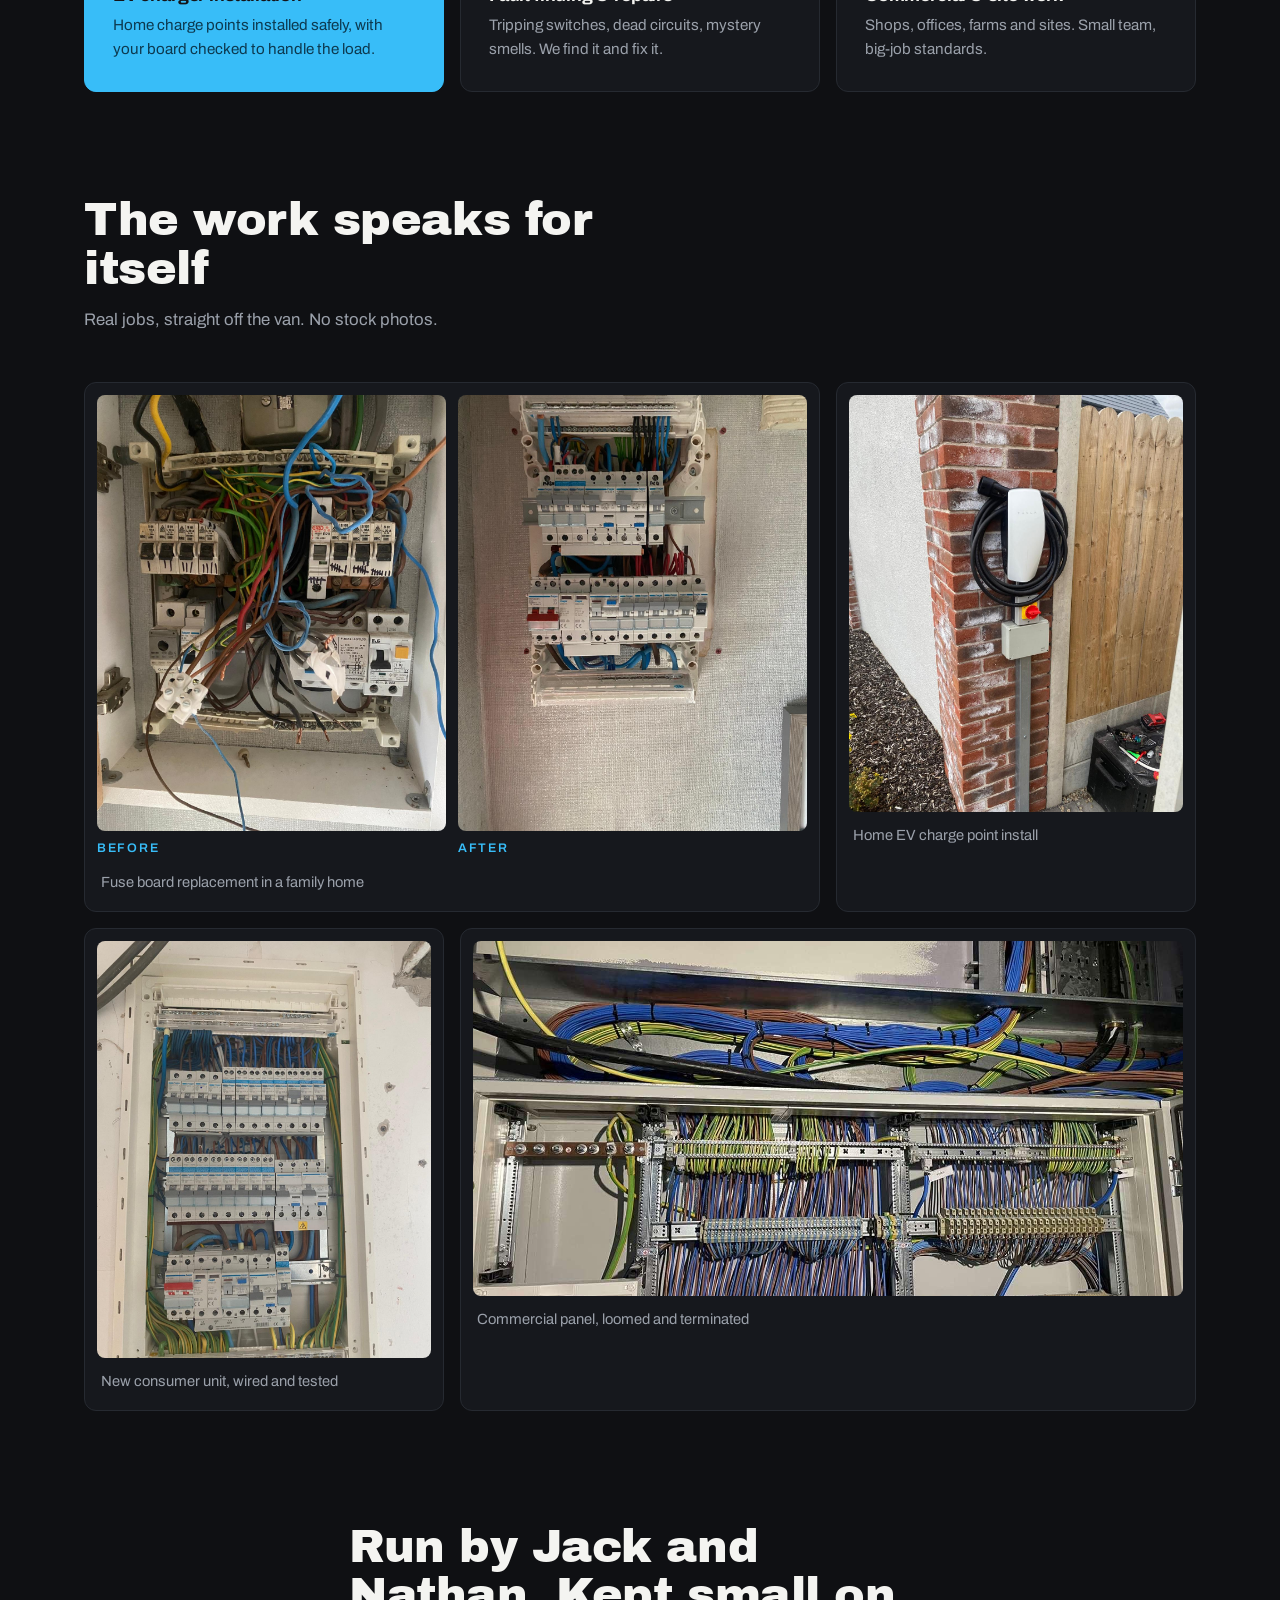
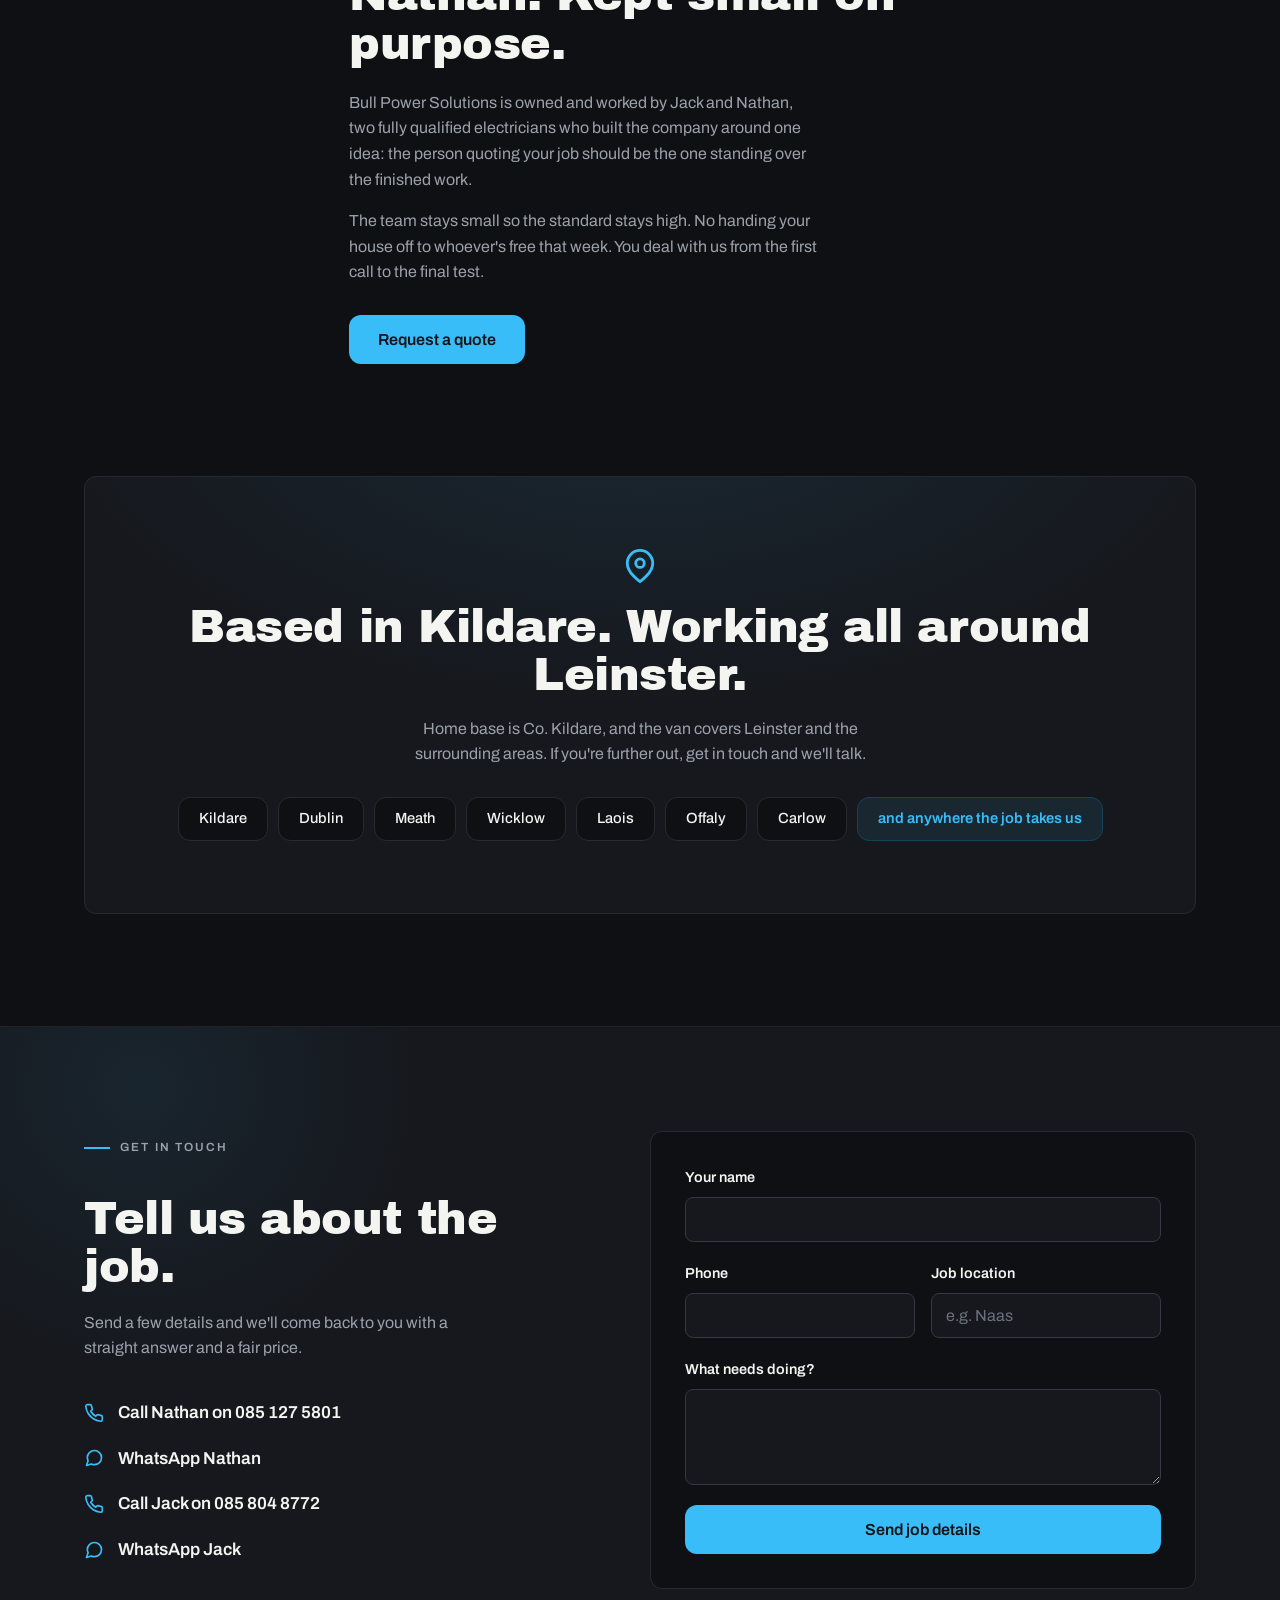
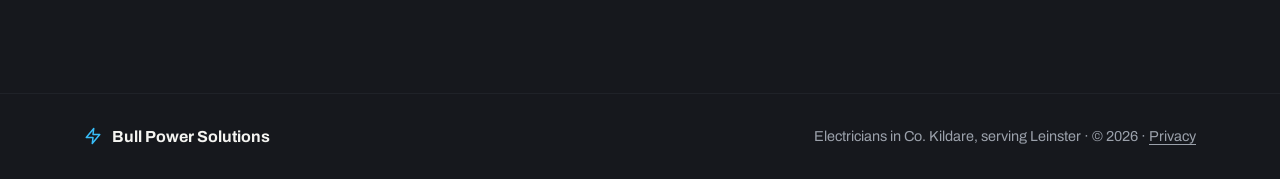
==== commit cc0252f0: "Replace hero cable-tray photo with branded Bull Power Solutions van Co-Authored-By: Claude Fable 5 <" ====
--- a/index.html
+++ b/index.html
@@ -107,7 +107,7 @@
         </div>
       </div>
       <div class="hero-media reveal delay-1">
-        <img class="hero-photo" src="images/hero-containment.jpg" alt="Cable tray and containment installed by Bull Power Solutions on a commercial site" width="1332" height="750" fetchpriority="high">
+        <img class="hero-photo" src="images/hero-van.jpg" alt="Bull Power Solutions branded van parked on site in Co. Kildare" width="738" height="546" fetchpriority="high">
       </div>
     </div>
   </section>
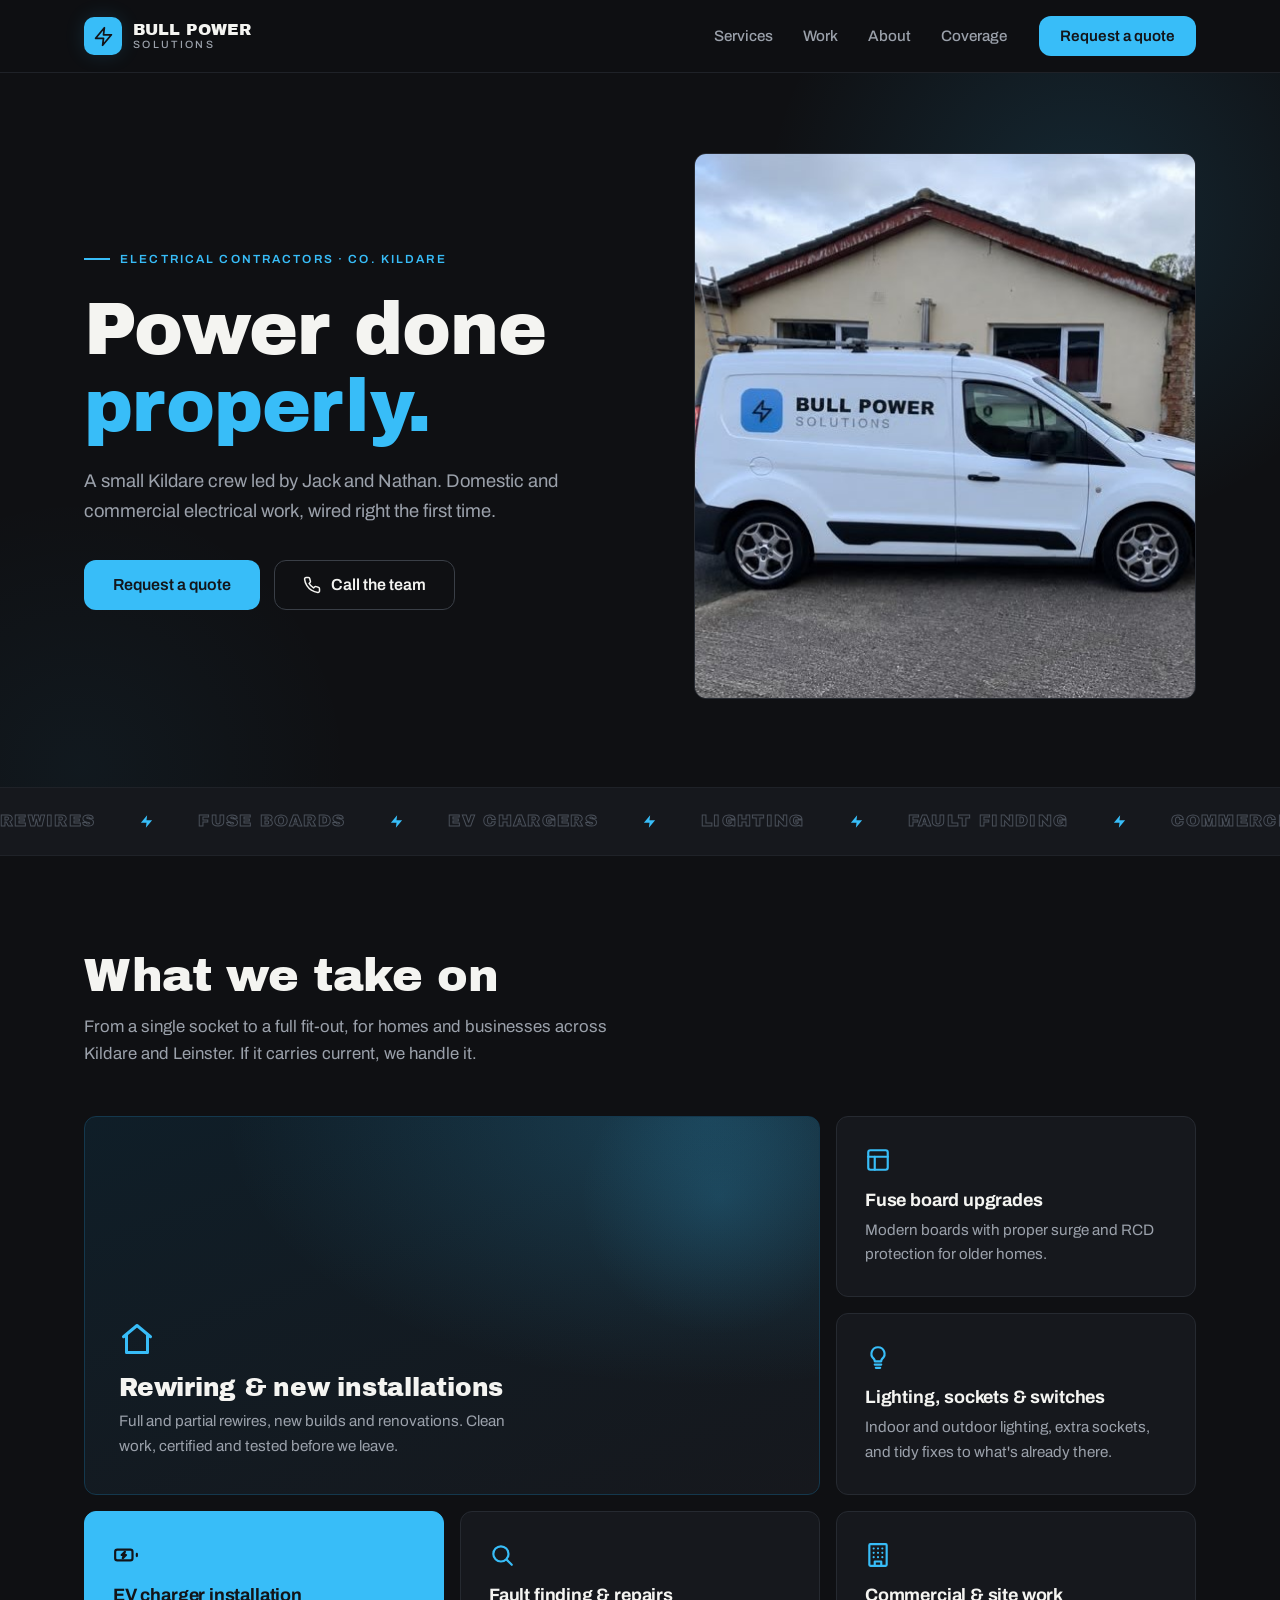
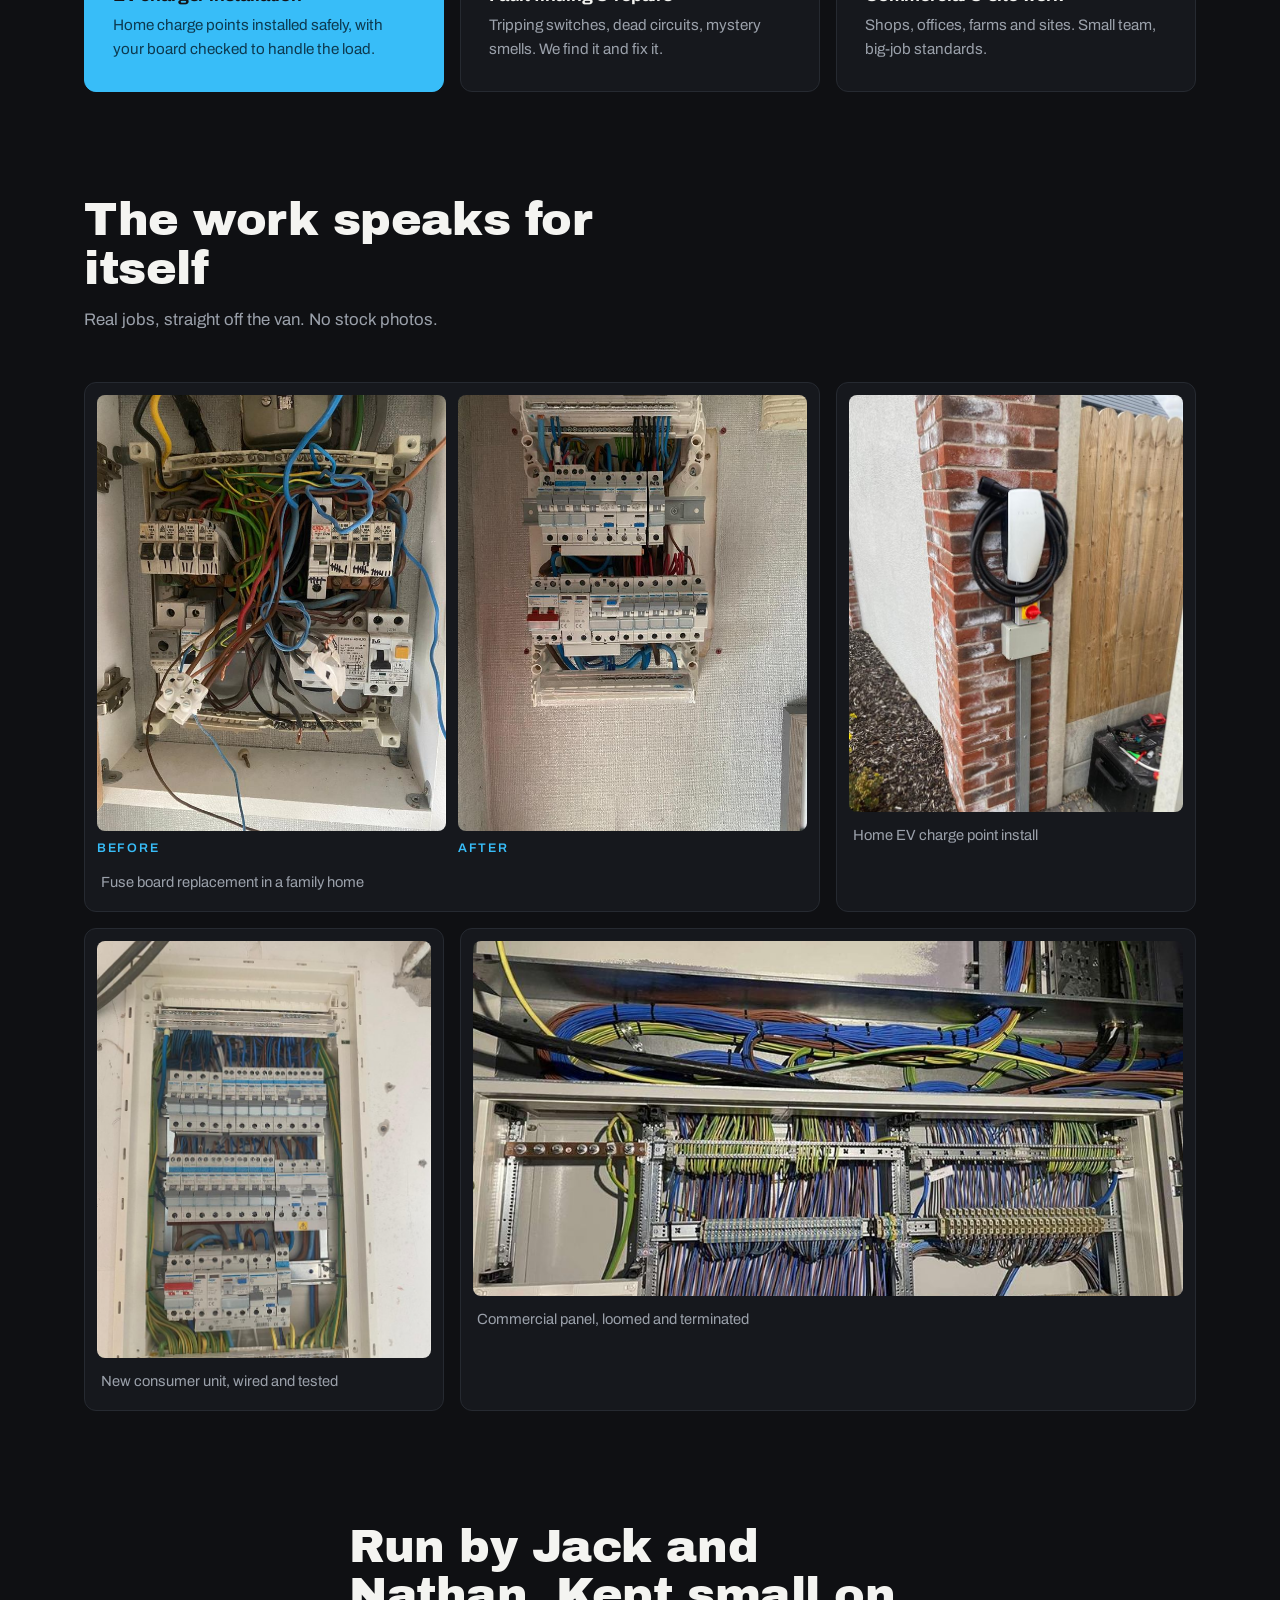
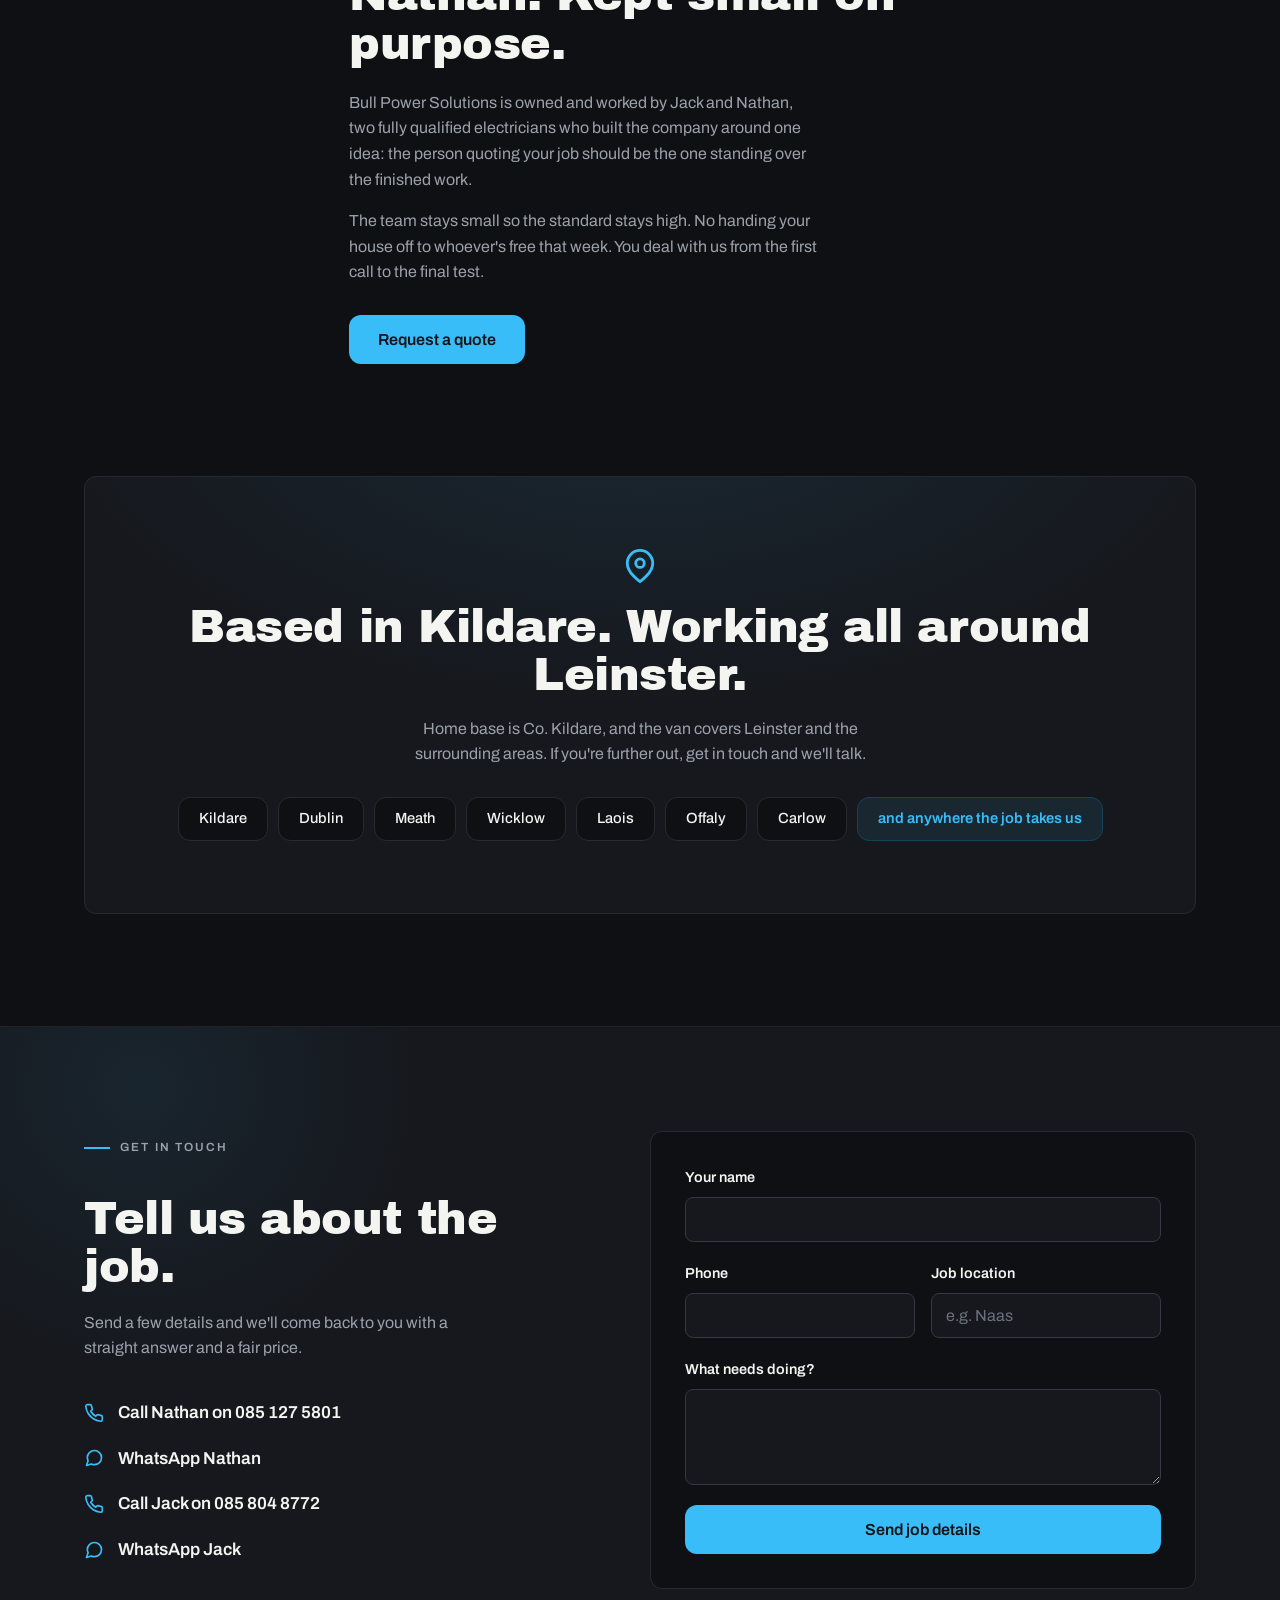
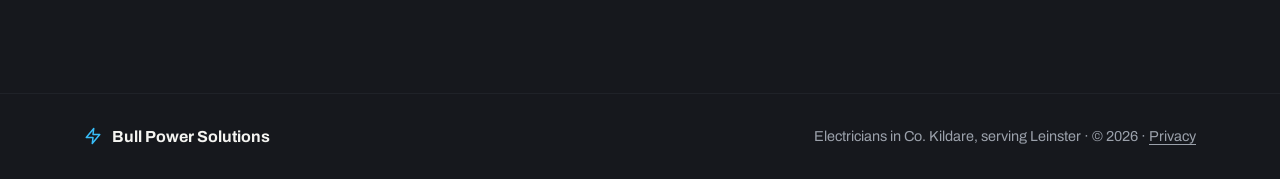
==== commit 7dacaff2: "Pre-launch polish: compress work photos (~58% smaller), add social share image, apple-touch-icon Co-" ====
--- a/index.html
+++ b/index.html
@@ -12,8 +12,12 @@
   <meta property="og:site_name" content="Bull Power Solutions">
   <meta property="og:title" content="Electricians in Kildare &amp; Leinster | Bull Power Solutions">
   <meta property="og:description" content="Fully qualified electricians based in Co. Kildare, working across Leinster. Domestic and commercial electrical work, done right the first time.">
-  <meta name="twitter:card" content="summary">
+  <meta property="og:image" content="https://bullpowersolutions.vercel.app/images/hero-van.jpg">
+  <meta property="og:image:width" content="738">
+  <meta property="og:image:height" content="546">
+  <meta name="twitter:card" content="summary_large_image">
   <link rel="icon" href="data:image/svg+xml,%3Csvg xmlns='http://www.w3.org/2000/svg' viewBox='0 0 24 24'%3E%3Crect width='24' height='24' rx='5' fill='%2338bdf8'/%3E%3Cpolygon points='13.5 4 6 13 11 13 10.5 20 18 11 13 11 13.5 4' fill='%230f1013'/%3E%3C/svg%3E">
+  <link rel="apple-touch-icon" href="data:image/svg+xml,%3Csvg xmlns='http://www.w3.org/2000/svg' viewBox='0 0 24 24'%3E%3Crect width='24' height='24' rx='5' fill='%2338bdf8'/%3E%3Cpolygon points='13.5 4 6 13 11 13 10.5 20 18 11 13 11 13.5 4' fill='%230f1013'/%3E%3C/svg%3E">
   <link rel="preconnect" href="https://fonts.googleapis.com">
   <link rel="preconnect" href="https://fonts.gstatic.com" crossorigin>
   <link href="https://fonts.googleapis.com/css2?family=Archivo:wght@400;500;600;700&family=Archivo+Black&display=swap" rel="stylesheet">
